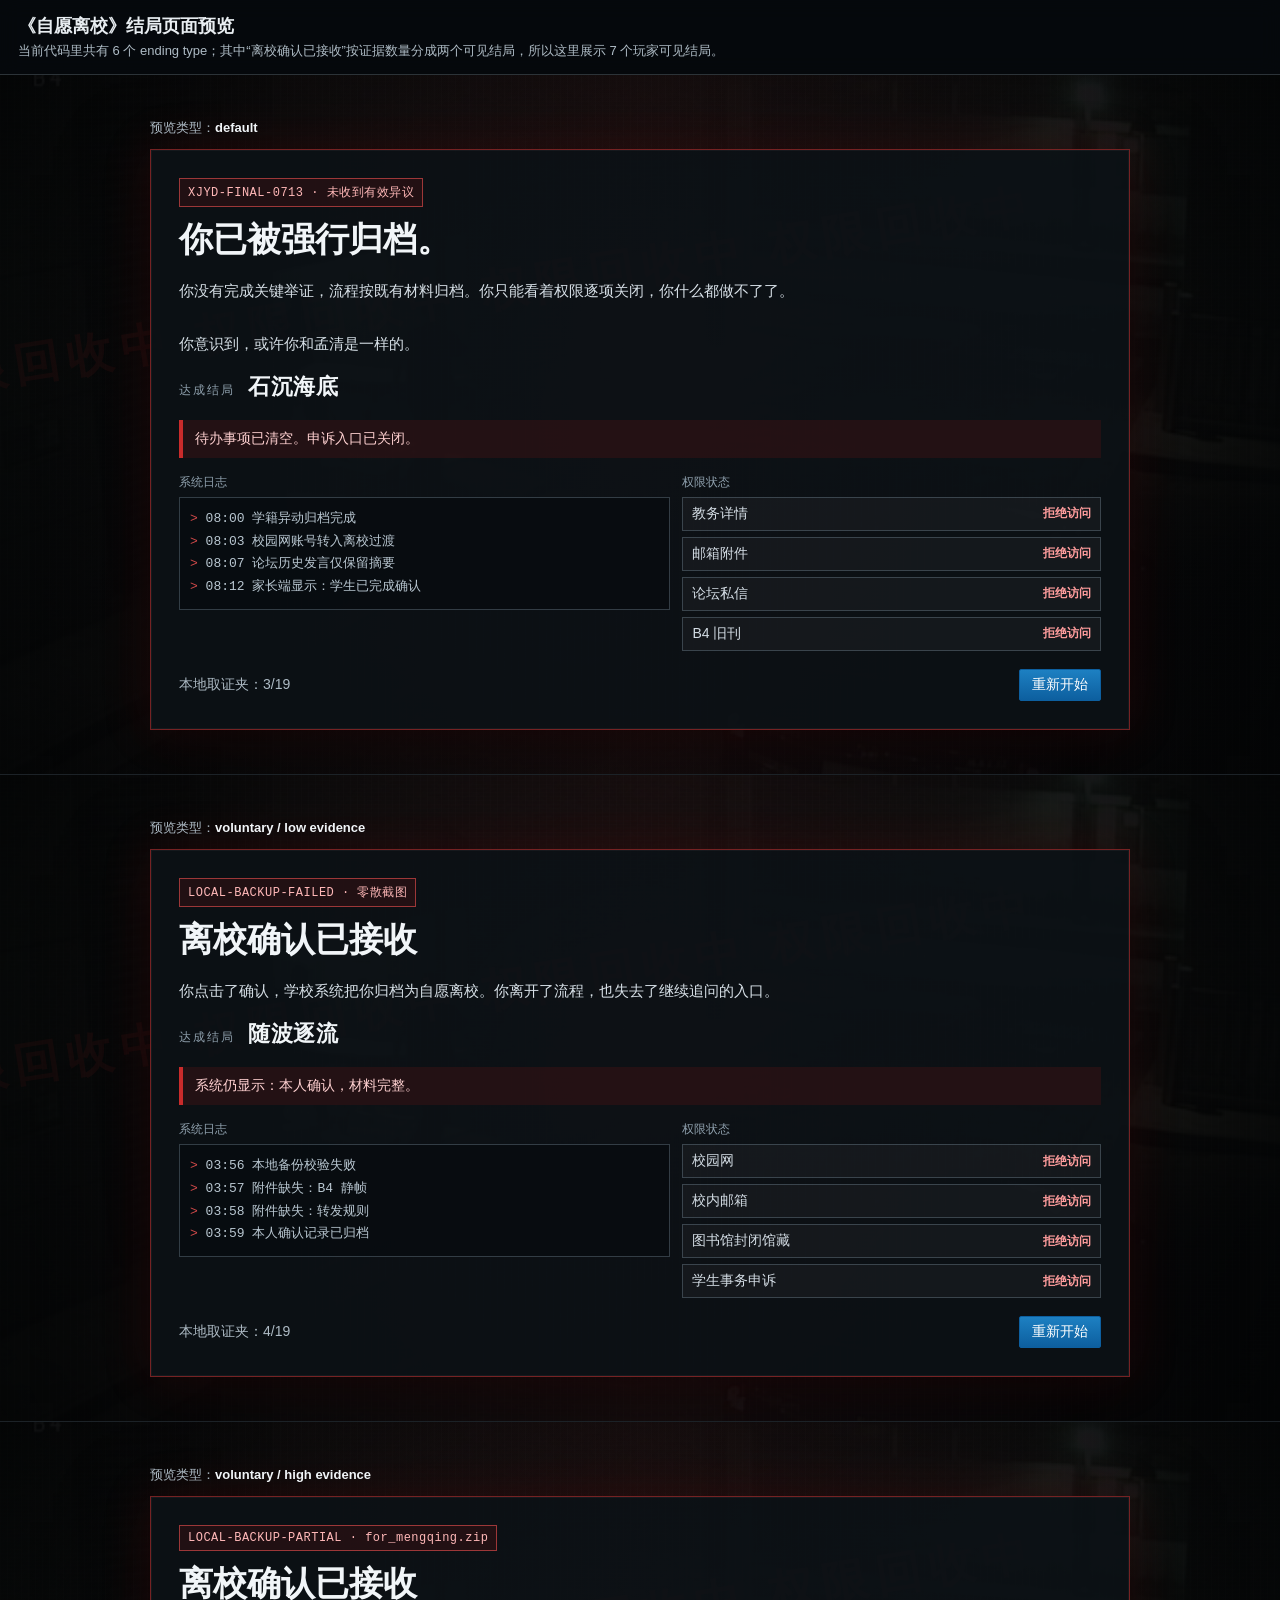
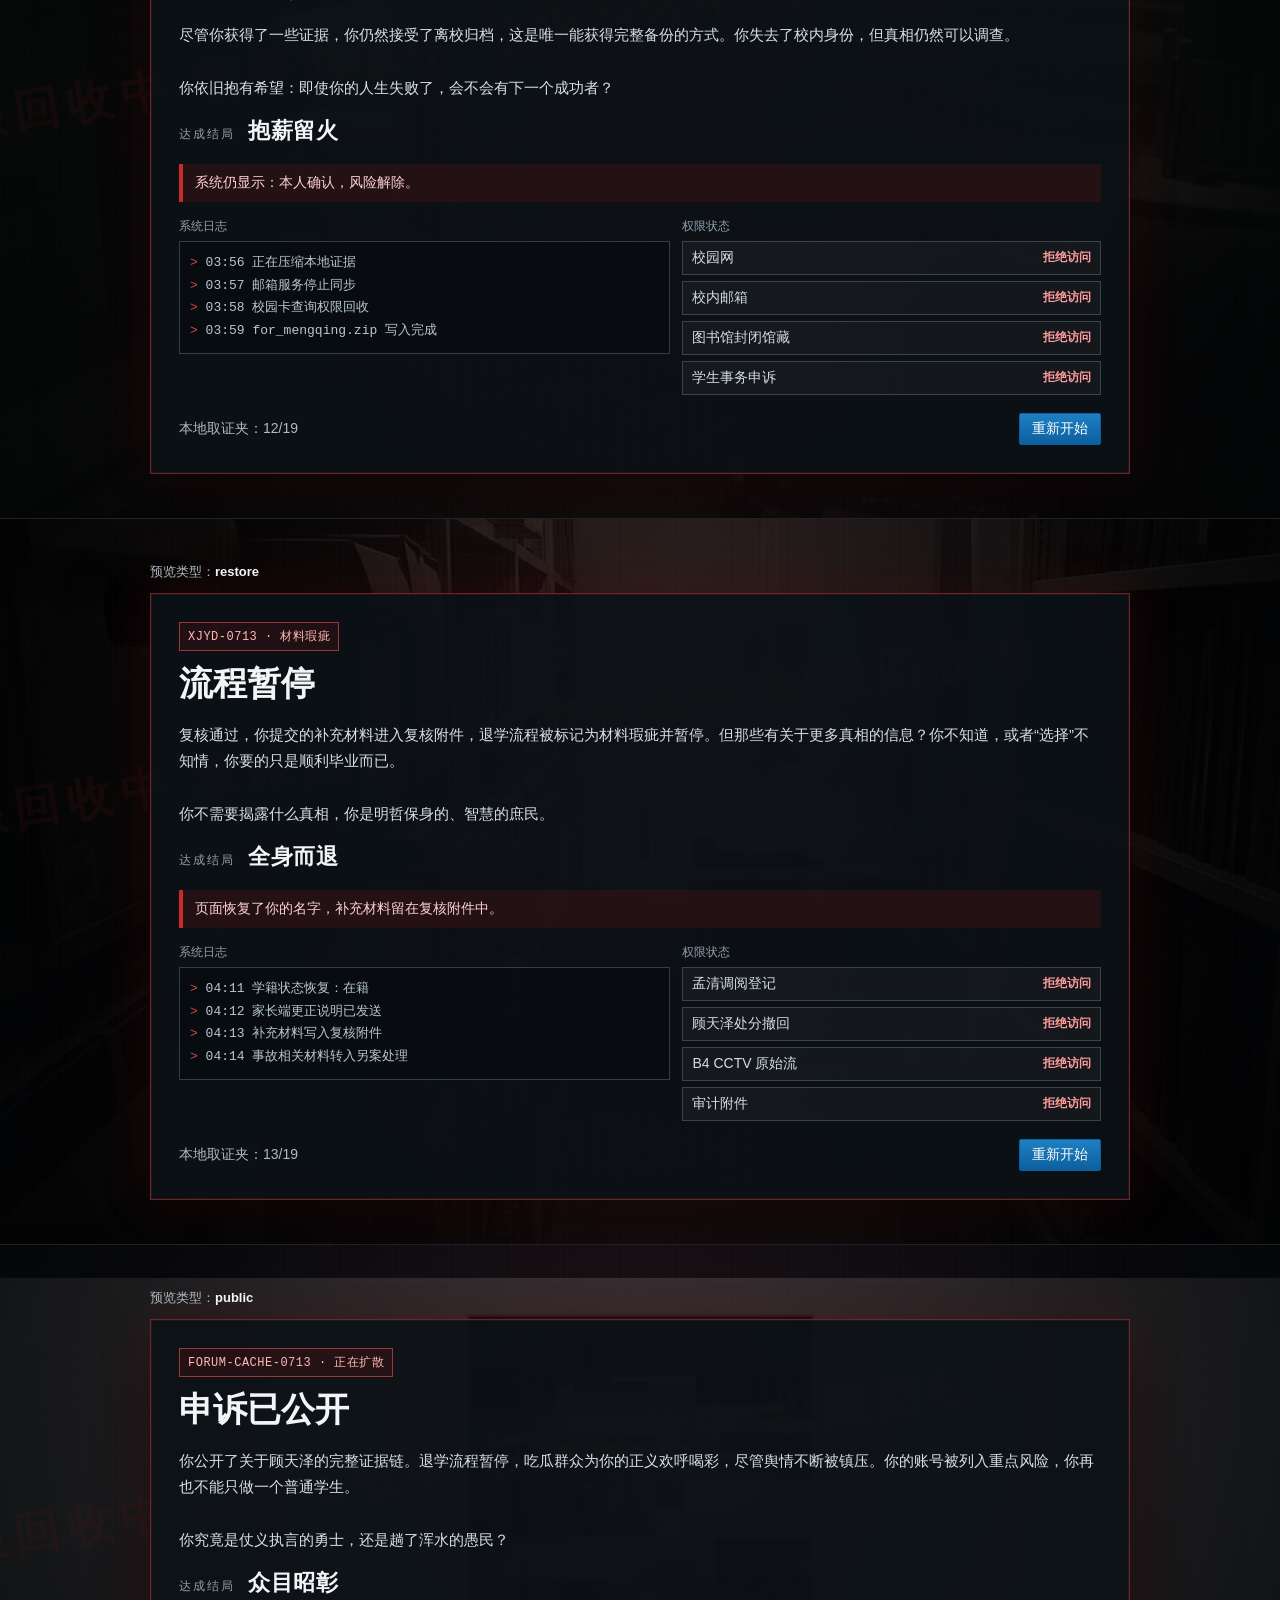
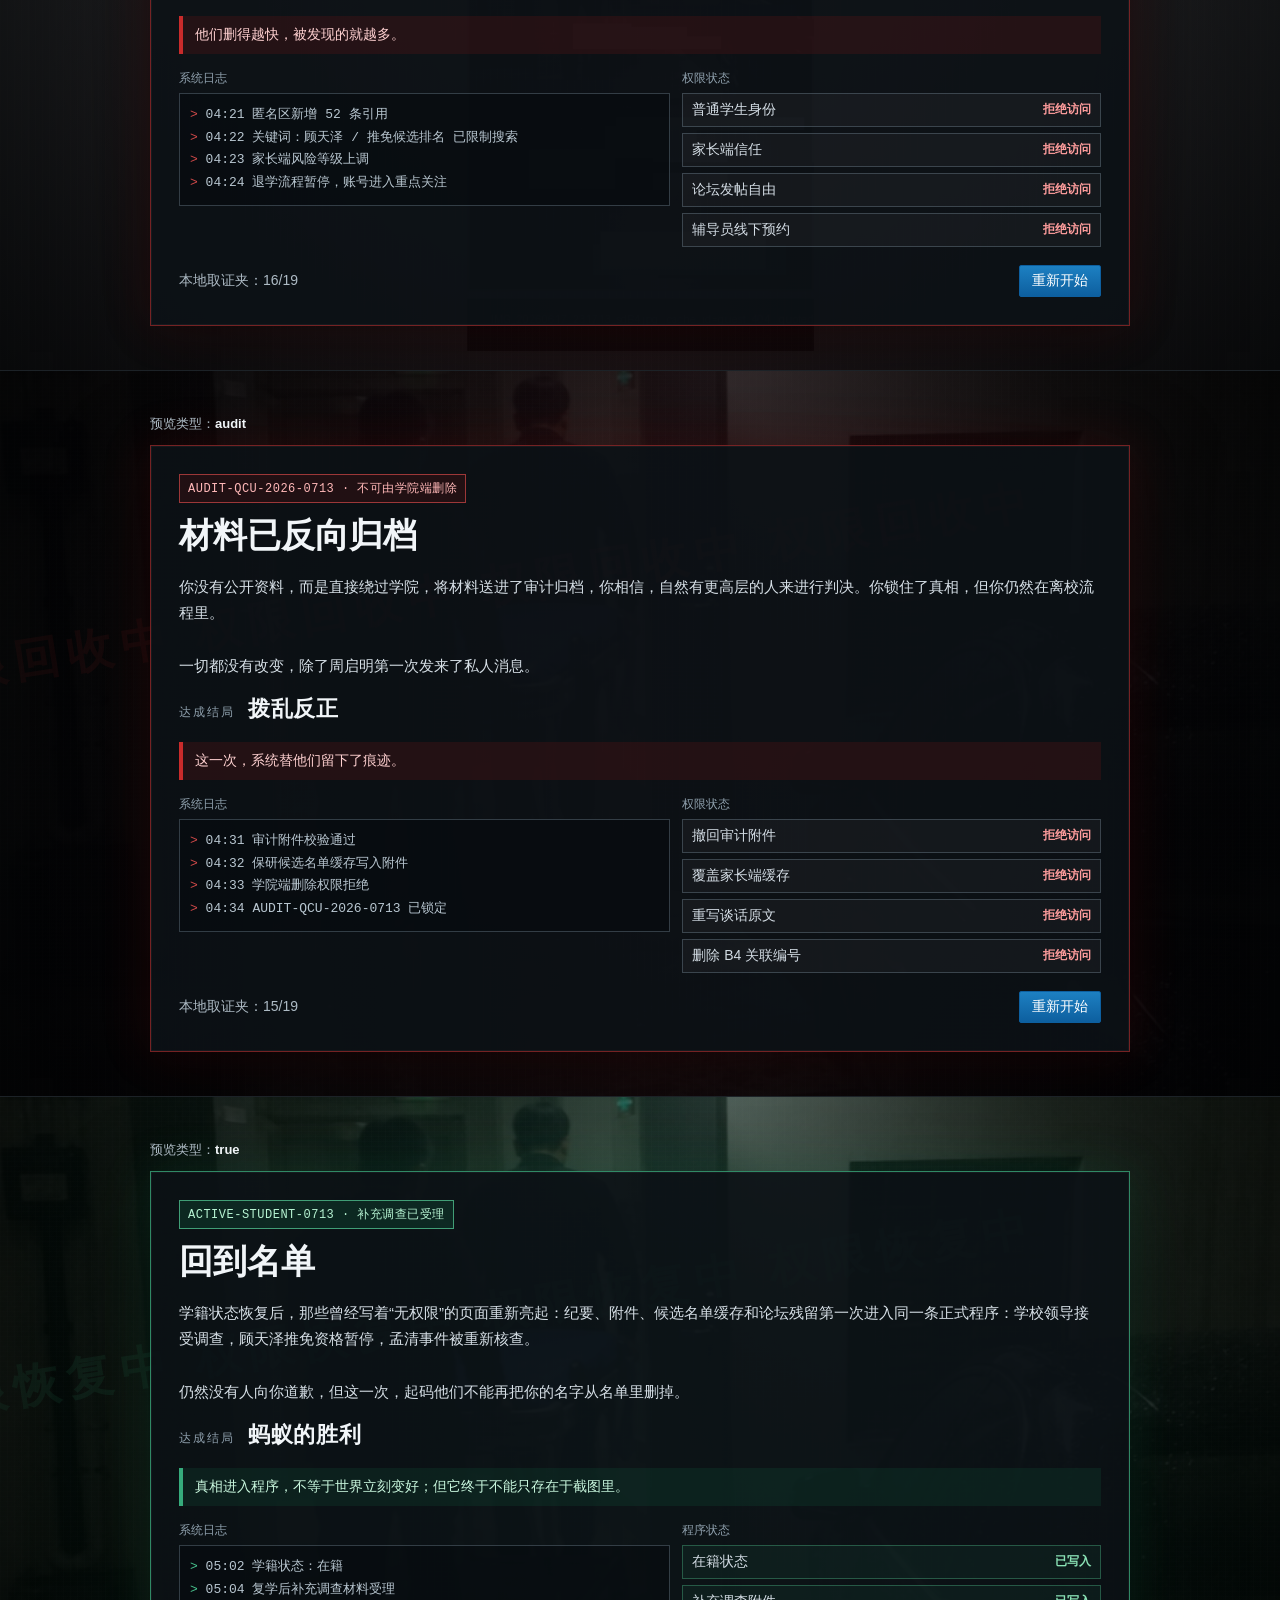
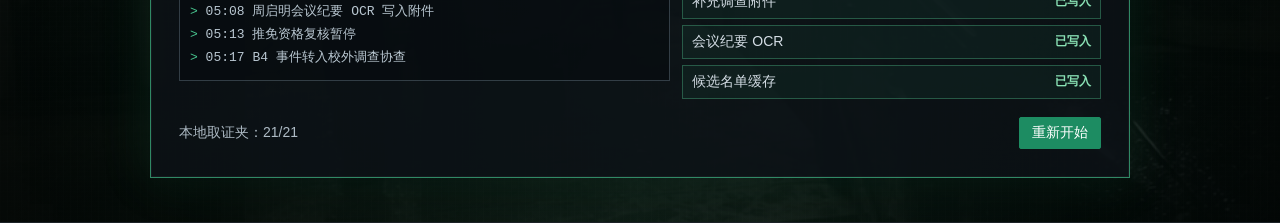
==== ending-previews.html @ 7a77d84d "Add playable voluntary leaving prototype" ====
<!doctype html>
<html lang="zh-CN">
  <head>
    <meta charset="UTF-8" />
    <meta name="viewport" content="width=device-width, initial-scale=1.0" />
    <title>自愿离校 · 结局页面预览</title>
    <link rel="stylesheet" href="./style.css" />
    <style>
      body {
        background: #06090d;
      }

      .preview-top {
        position: sticky;
        top: 0;
        z-index: 10;
        padding: 14px 18px;
        border-bottom: 1px solid rgba(143, 160, 173, 0.28);
        background: rgba(6, 9, 13, 0.92);
        color: #e8edf1;
        backdrop-filter: blur(10px);
      }

      .preview-top h1 {
        margin: 0 0 4px;
        font-size: 18px;
      }

      .preview-top p {
        margin: 0;
        color: #aebbc5;
        font-size: 13px;
      }

      .preview-section {
        border-bottom: 1px solid rgba(143, 160, 173, 0.16);
      }

      .preview-section .ending {
        min-height: auto;
        padding: 44px 20px;
      }

      .preview-section .ending-card {
        width: min(980px, calc(100vw - 40px));
      }

      .preview-kicker {
        position: relative;
        z-index: 2;
        width: min(980px, calc(100vw - 40px));
        margin: 0 auto 12px;
        color: #aebbc5;
        font-size: 13px;
      }

      .preview-kicker strong {
        color: #f1f5f8;
      }

      .preview-section .ending-footer button {
        pointer-events: none;
      }
    </style>
  </head>
  <body>
    <header class="preview-top">
      <h1>《自愿离校》结局页面预览</h1>
      <p>当前代码里共有 6 个 ending type；其中“离校确认已接收”按证据数量分成两个可见结局，所以这里展示 7 个玩家可见结局。</p>
    </header>

    <main id="preview"></main>

    <script>
      const endings = [
        {
          label: "default",
          collected: "本地取证夹：3/19",
          title: "你已被强行归档。",
          name: "石沉海底",
          status: "XJYD-FINAL-0713 · 未收到有效异议",
          body: "你没有完成关键举证，流程按既有材料归档。你只能看着权限逐项关闭，你什么都做不了了。<br /><br />你意识到，或许你和孟清是一样的。",
          note: "待办事项已清空。申诉入口已关闭。",
          log: ["08:00 学籍异动归档完成", "08:03 校园网账号转入离校过渡", "08:07 论坛历史发言仅保留摘要", "08:12 家长端显示：学生已完成确认"],
          denied: ["教务详情", "邮箱附件", "论坛私信", "B4 旧刊"],
          variant: "lost"
        },
        {
          label: "voluntary / low evidence",
          collected: "本地取证夹：4/19",
          title: "离校确认已接收",
          name: "随波逐流",
          status: "LOCAL-BACKUP-FAILED · 零散截图",
          body: "你点击了确认，学校系统把你归档为自愿离校。你离开了流程，也失去了继续追问的入口。",
          note: "系统仍显示：本人确认，材料完整。",
          log: ["03:56 本地备份校验失败", "03:57 附件缺失：B4 静帧", "03:58 附件缺失：转发规则", "03:59 本人确认记录已归档"],
          denied: ["校园网", "校内邮箱", "图书馆封闭馆藏", "学生事务申诉"],
          variant: "voluntary"
        },
        {
          label: "voluntary / high evidence",
          collected: "本地取证夹：12/19",
          title: "离校确认已接收",
          name: "抱薪留火",
          status: "LOCAL-BACKUP-PARTIAL · for_mengqing.zip",
          body: "尽管你获得了一些证据，你仍然接受了离校归档，这是唯一能获得完整备份的方式。你失去了校内身份，但真相仍然可以调查。<br /><br />你依旧抱有希望：即使你的人生失败了，会不会有下一个成功者？",
          note: "系统仍显示：本人确认，风险解除。",
          log: ["03:56 正在压缩本地证据", "03:57 邮箱服务停止同步", "03:58 校园卡查询权限回收", "03:59 for_mengqing.zip 写入完成"],
          denied: ["校园网", "校内邮箱", "图书馆封闭馆藏", "学生事务申诉"],
          variant: "voluntary"
        },
        {
          label: "restore",
          collected: "本地取证夹：13/19",
          title: "流程暂停",
          name: "全身而退",
          status: "XJYD-0713 · 材料瑕疵",
          body: "复核通过，你提交的补充材料进入复核附件，退学流程被标记为材料瑕疵并暂停。但那些有关于更多真相的信息？你不知道，或者“选择”不知情，你要的只是顺利毕业而已。<br /><br />你不需要揭露什么真相，你是明哲保身的、智慧的庶民。",
          note: "页面恢复了你的名字，补充材料留在复核附件中。",
          log: ["04:11 学籍状态恢复：在籍", "04:12 家长端更正说明已发送", "04:13 补充材料写入复核附件", "04:14 事故相关材料转入另案处理"],
          denied: ["孟清调阅登记", "顾天泽处分撤回", "B4 CCTV 原始流", "审计附件"],
          variant: "restore"
        },
        {
          label: "public",
          collected: "本地取证夹：16/19",
          title: "申诉已公开",
          name: "众目昭彰",
          status: "FORUM-CACHE-0713 · 正在扩散",
          body: "你公开了关于顾天泽的完整证据链。退学流程暂停，吃瓜群众为你的正义欢呼喝彩，尽管舆情不断被镇压。你的账号被列入重点风险，你再也不能只做一个普通学生。<br /><br />你究竟是仗义执言的勇士，还是趟了浑水的愚民？",
          note: "他们删得越快，被发现的就越多。",
          log: ["04:21 匿名区新增 52 条引用", "04:22 关键词：顾天泽 / 推免候选排名 已限制搜索", "04:23 家长端风险等级上调", "04:24 退学流程暂停，账号进入重点关注"],
          denied: ["普通学生身份", "家长端信任", "论坛发帖自由", "辅导员线下预约"],
          variant: "public"
        },
        {
          label: "audit",
          collected: "本地取证夹：15/19",
          title: "材料已反向归档",
          name: "拨乱反正",
          status: "AUDIT-QCU-2026-0713 · 不可由学院端删除",
          body: "你没有公开资料，而是直接绕过学院，将材料送进了审计归档，你相信，自然有更高层的人来进行判决。你锁住了真相，但你仍然在离校流程里。<br /><br />一切都没有改变，除了周启明第一次发来了私人消息。",
          note: "这一次，系统替他们留下了痕迹。",
          log: ["04:31 审计附件校验通过", "04:32 保研候选名单缓存写入附件", "04:33 学院端删除权限拒绝", "04:34 AUDIT-QCU-2026-0713 已锁定"],
          denied: ["撤回审计附件", "覆盖家长端缓存", "重写谈话原文", "删除 B4 关联编号"],
          variant: "audit"
        },
        {
          label: "true",
          collected: "本地取证夹：21/21",
          title: "回到名单",
          name: "蚂蚁的胜利",
          status: "ACTIVE-STUDENT-0713 · 补充调查已受理",
          body: "学籍状态恢复后，那些曾经写着“无权限”的页面重新亮起：纪要、附件、候选名单缓存和论坛残留第一次进入同一条正式程序：学校领导接受调查，顾天泽推免资格暂停，孟清事件被重新核查。<br /><br />仍然没有人向你道歉，但这一次，起码他们不能再把你的名字从名单里删掉。",
          note: "真相进入程序，不等于世界立刻变好；但它终于不能只存在于截图里。",
          log: ["05:02 学籍状态：在籍", "05:04 复学后补充调查材料受理", "05:08 周启明会议纪要 OCR 写入附件", "05:13 推免资格复核暂停", "05:17 B4 事件转入校外调查协查"],
          denied: ["在籍状态", "补充调查附件", "会议纪要 OCR", "候选名单缓存"],
          permissionLabel: "程序状态",
          accessStatus: "已写入",
          variant: "true"
        }
      ];

      function renderEnding(item) {
        const variantClass = item.variant === "lost" || item.variant === "voluntary" ? "" : ` ending-${item.variant}`;
        const permissionLabel = item.permissionLabel || "权限状态";
        const accessStatus = item.accessStatus || "拒绝访问";
        return `
          <section class="preview-section">
            <div class="ending${variantClass}">
              <div class="ending-noise" aria-hidden="true"></div>
              <div>
                <div class="preview-kicker">预览类型：<strong>${item.label}</strong></div>
                <section class="ending-card">
                  <div class="ending-stamp">${item.status}</div>
                  <h1>${item.title}</h1>
                  <p class="ending-body">${item.body}</p>
                  <div class="ending-achievement"><span>达成结局</span><strong>${item.name}</strong></div>
                  <div class="ending-note">${item.note}</div>
                  <div class="ending-grid">
                    <div>
                      <div class="ending-label">系统日志</div>
                      <div class="ending-log">${item.log.map((line) => `<div>${line}</div>`).join("")}</div>
                    </div>
                    <div>
                      <div class="ending-label">${permissionLabel}</div>
                      <div class="ending-denied">${item.denied.map((line) => `<span>${line}<b>${accessStatus}</b></span>`).join("")}</div>
                    </div>
                  </div>
                  <div class="ending-footer">
                    <span>${item.collected}</span>
                    <button class="primary">重新开始</button>
                  </div>
                </section>
              </div>
            </div>
          </section>`;
      }

      document.getElementById("preview").innerHTML = endings.map(renderEnding).join("");
    </script>
  </body>
</html>
---- style.css ----
:root {
  color-scheme: light;
  --bg: #edf2f7;
  --panel: #ffffff;
  --panel-2: #f4f7fb;
  --line: #d7dfe8;
  --line-strong: #a9b7c6;
  --text: #263442;
  --muted: #667483;
  --soft: #7c8794;
  --brand: #0d5f9f;
  --brand-2: #1d83c2;
  --brand-dark: #084a7f;
  --portal-red: #c21f24;
  --danger: #b01818;
  --warn: #a45f00;
  --ok: #257048;
  --shadow: 0 2px 6px rgba(40, 62, 86, 0.08);
  font-family: "Microsoft YaHei", "PingFang SC", Arial, sans-serif;
}

* {
  box-sizing: border-box;
}

body {
  margin: 0;
  min-height: 100vh;
  background: var(--bg);
  color: var(--text);
  font-size: 14px;
}

button,
input,
textarea {
  font: inherit;
}

button {
  border: 1px solid var(--line-strong);
  background: linear-gradient(#fff, #f2f5f8);
  color: var(--text);
  min-height: 32px;
  padding: 5px 12px;
  border-radius: 2px;
  cursor: pointer;
}

button:hover:not(:disabled) {
  border-color: var(--brand);
  color: var(--brand);
}

button:disabled {
  cursor: not-allowed;
  opacity: 0.45;
}

.app-shell {
  min-height: 100vh;
  display: block;
}

.utilitybar {
  height: 30px;
  padding: 0 calc((100vw - min(1280px, 100vw)) / 2 + 16px);
  background: #f6f7f9;
  border-bottom: 1px solid #d9e1ea;
  color: #5d6b78;
  display: flex;
  align-items: center;
  justify-content: space-between;
  font-size: 12px;
}

.topbar {
  background: #fff;
  border-bottom: 3px solid var(--brand);
  box-shadow: none;
}

.topbar-inner {
  max-width: 1280px;
  margin: 0 auto;
  padding: 14px 16px 12px;
  display: grid;
  grid-template-columns: minmax(330px, 1fr) 360px 250px;
  gap: 18px;
  align-items: center;
}

.brand {
  display: flex;
  align-items: center;
  gap: 10px;
  min-width: 0;
}

.brand-mark {
  width: 34px;
  height: 34px;
  border: 1px solid #88a4b9;
  background: linear-gradient(180deg, #fff, #dfeaf2);
  display: grid;
  place-items: center;
  color: var(--brand);
  font-weight: 800;
  flex: 0 0 auto;
}

.brand-logo {
  width: 44px;
  height: 44px;
  display: block;
  flex: 0 0 auto;
}

.hero-logo {
  width: 86px;
  height: 86px;
  margin-bottom: 16px;
  filter: drop-shadow(0 6px 16px rgba(18, 36, 54, 0.16));
}

.brand-title {
  font-size: 22px;
  font-weight: 700;
  color: #123c63;
  white-space: nowrap;
  overflow: hidden;
  text-overflow: ellipsis;
}

.brand-subtitle {
  font-size: 11px;
  color: #7b8794;
  letter-spacing: 0.2px;
}

.account,
.clock {
  border: 1px solid var(--line);
  background: #f8fafc;
  padding: 7px 9px;
  min-width: 172px;
  font-size: 12px;
}

.account-glitch {
  color: #fff;
  background: #111820;
  border-color: #111820;
  animation: accountFlicker 0.9s steps(2, end);
}

.account-glitch .muted {
  color: #ffb8b8;
}

.clock {
  color: var(--danger);
  font-weight: 700;
  text-align: center;
}

.portal-search {
  display: grid;
  grid-template-columns: 1fr 70px;
  height: 34px;
  position: relative;
}

.portal-search input {
  border: 1px solid #b8c6d5;
  border-right: 0;
  padding: 0 10px;
  color: #334454;
  background: #fff;
}

.portal-search input::placeholder {
  color: #9aa5b1;
}

.portal-search button {
  min-height: 34px;
  border-color: var(--portal-red);
  background: var(--portal-red);
  color: #fff;
}

.portal-search.autocomplete-glitch input {
  border-color: #941717;
  background: #fff8f8;
  color: #8a1111;
  animation: portalAutocompleteFlicker 0.7s steps(2, end);
}

.portal-search.autocomplete-glitch::after {
  content: attr(data-autocomplete-hint);
  position: absolute;
  left: 0;
  top: calc(100% + 4px);
  z-index: 4;
  max-width: calc(100% - 70px);
  padding: 3px 7px;
  border: 1px solid #d49b9b;
  background: #fff1f1;
  color: #9b1717;
  font-size: 12px;
  line-height: 1.35;
  box-shadow: 0 6px 14px rgba(80, 26, 26, 0.12);
  pointer-events: none;
}

.topnav {
  max-width: 1280px;
  margin: 0 auto;
  height: 38px;
  display: flex;
  align-items: stretch;
  padding: 0 16px;
  background: var(--brand);
  box-shadow: inset -18px 0 16px -18px rgba(255,255,255,0.78);
}

.topnav button {
  min-width: 116px;
  padding: 10px 18px 0;
  color: #fff;
  text-align: center;
  border-right: 1px solid rgba(255,255,255,0.18);
  border-top: 0;
  border-bottom: 0;
  border-left: 0;
  background: transparent;
  min-height: 38px;
  border-radius: 0;
  font-weight: 700;
}

.topnav button:hover:not(:disabled) {
  color: #fff;
  background: #0f5f96;
  border-color: rgba(255,255,255,0.18);
}

.topnav button.active {
  background: var(--brand-dark);
  font-weight: 700;
}

.status-strip {
  max-width: 1280px;
  margin: 10px auto 0;
  padding: 8px 16px;
  border: 1px solid var(--line);
  background: #fff;
  display: flex;
  align-items: center;
  justify-content: space-between;
  color: #687684;
  font-size: 12px;
}

.status-strip strong {
  color: var(--danger);
}

.search-panel {
  position: fixed;
  top: 154px;
  left: 50%;
  z-index: 18;
  width: min(760px, calc(100vw - 32px));
  transform: translateX(-50%);
  border: 1px solid #9fb2c5;
  background: #fff;
  box-shadow: 0 14px 34px rgba(20, 42, 64, 0.22);
}

.search-panel-head {
  height: 38px;
  padding: 0 8px 0 12px;
  display: flex;
  align-items: center;
  justify-content: space-between;
  border-bottom: 1px solid var(--line);
  background: linear-gradient(#fbfdff, #e9f0f7);
  color: #123c63;
}

.search-panel-head button {
  min-height: 26px;
  width: 30px;
  padding: 0;
  border: 0;
  background: transparent;
  color: #536272;
  font-size: 22px;
}

.search-result-list {
  display: grid;
  max-height: min(480px, calc(100vh - 150px));
  overflow: auto;
}

.search-result {
  min-height: 74px;
  padding: 10px 14px;
  border: 0;
  border-bottom: 1px solid var(--line);
  border-radius: 0;
  background: #fff;
  display: grid;
  grid-template-columns: 108px minmax(0, 1fr);
  gap: 3px 12px;
  text-align: left;
}

.search-result:hover:not(:disabled) {
  background: #f7fbff;
  color: var(--text);
}

.search-result.restricted {
  background: #fbfcfd;
}

.search-result.restricted strong,
.search-result.restricted small {
  color: #7b8794;
}

.search-result.restricted span {
  background: #f1f3f5;
}

.restricted-file {
  margin-top: 12px;
  padding: 10px 12px;
  border: 1px dashed #a9b7c6;
  background: #f8fafc;
  color: #455462;
}

.restricted-file strong {
  display: block;
  margin-bottom: 4px;
  color: #20384d;
}

.restricted-file p {
  margin: 0 0 8px;
  color: #667483;
  line-height: 1.6;
}

.search-result span {
  grid-row: 1 / 3;
  align-self: start;
  padding: 2px 6px;
  border: 1px solid var(--line);
  background: #f7f9fb;
  color: #647384;
  font-size: 12px;
}

.search-result strong {
  color: #1b4568;
}

.search-result small {
  color: #657382;
  line-height: 1.45;
}

.layout {
  width: min(1280px, 100%);
  margin: 0 auto;
  padding: 10px 16px 24px;
  display: grid;
  grid-template-columns: 210px minmax(0, 1fr) 282px;
  gap: 10px;
}

.sidebar,
.evidence-dock,
.main-panel,
.login-card,
.modal {
  background: var(--panel);
  border: 1px solid var(--line);
  box-shadow: none;
}

.sidebar,
.evidence-dock {
  align-self: start;
}

.evidence-dock {
  position: relative;
  overflow: hidden;
  border-color: rgba(255,255,255,0.72);
  border-radius: 8px;
  background:
    linear-gradient(145deg, rgba(255,255,255,0.76), rgba(236,244,250,0.46)),
    rgba(245,249,252,0.58);
  -webkit-backdrop-filter: blur(18px) saturate(1.35);
  backdrop-filter: blur(18px) saturate(1.35);
  color: #2f3d4a;
  box-shadow:
    0 22px 60px rgba(37, 56, 72, 0.22),
    inset 0 1px 0 rgba(255,255,255,0.9),
    inset 0 -1px 0 rgba(137,158,176,0.16);
}

.evidence-dock::before {
  content: "";
  position: absolute;
  inset: 0;
  pointer-events: none;
  background:
    radial-gradient(circle at 18% 0%, rgba(255,255,255,0.88), transparent 34%),
    linear-gradient(105deg, rgba(255,255,255,0.34), transparent 42%);
  opacity: 0.85;
}

.evidence-dock > * {
  position: relative;
  z-index: 1;
}

.nav-title,
.dock-title,
.section-title {
  padding: 9px 12px;
  border-bottom: 1px solid var(--line);
  background: linear-gradient(#fbfdff, #edf3f8);
  font-weight: 700;
  color: #214a6f;
}

.nav-title {
  display: flex;
  align-items: center;
  justify-content: space-between;
  gap: 10px;
}

.mobile-nav-close {
  display: none;
}

.evidence-dock .dock-title {
  display: flex;
  align-items: center;
  justify-content: space-between;
  gap: 10px;
  border-bottom-color: rgba(164,181,196,0.46);
  background: rgba(255,255,255,0.36);
  color: #203345;
}

.evidence-dock .dock-title b {
  padding: 2px 6px;
  border: 1px solid rgba(176,71,71,0.28);
  background: rgba(255,245,245,0.72);
  color: #9f1717;
  font-size: 12px;
  font-weight: 700;
}

.nav-list {
  padding: 6px;
  display: grid;
  gap: 2px;
}

.nav-item {
  width: 100%;
  text-align: left;
  border-color: transparent;
  background: transparent;
  display: flex;
  align-items: center;
  justify-content: space-between;
  gap: 8px;
}

.nav-item.active {
  background: #e8f2fb;
  border-color: #b7cce0;
  color: var(--brand-dark);
  font-weight: 700;
}

.nav-item.locked {
  color: #718092;
  background: #f8fafc;
  border-color: transparent;
  cursor: help;
}

.nav-item.locked:hover {
  border-color: #c6d3df;
  background: #eef4fa;
  color: #34506a;
}

.nav-item.locked .tag {
  border-color: #d2dbe4;
  background: #f2f5f8;
}

.tag {
  display: inline-flex;
  align-items: center;
  min-height: 18px;
  padding: 1px 6px;
  border: 1px solid var(--line);
  border-radius: 2px;
  background: #f9fbfd;
  font-size: 12px;
  color: var(--muted);
  white-space: nowrap;
}

.tag.warn {
  border-color: #d9b57a;
  color: var(--warn);
  background: #fff8ec;
}

.tag.danger {
  border-color: #d49b9b;
  color: var(--danger);
  background: #fff1f1;
}

.tag.ok {
  border-color: #8ebda3;
  color: var(--ok);
  background: #eff9f3;
}

.main-panel {
  min-height: 680px;
  overflow: hidden;
}

.panel-head {
  padding: 10px 14px;
  border-bottom: 1px solid var(--line);
  background: linear-gradient(#fbfdff, #eef4fa);
  display: flex;
  align-items: flex-start;
  justify-content: space-between;
  gap: 14px;
}

.panel-head h1 {
  margin: 0 0 4px;
  font-size: 18px;
  letter-spacing: 0;
  color: #123c63;
}

.panel-head p {
  margin: 0;
  color: var(--muted);
  line-height: 1.55;
}

.forum-head .forum-warning {
  color: #b01818;
  font-weight: 700;
}

.forum-head .forum-slogan {
  margin-top: 4px;
  color: #7d4b4b;
  font-size: 13px;
}

.panel-body {
  padding: 12px;
}

.notice {
  border: 1px solid #e0c98b;
  border-left: 4px solid #d68c00;
  background: #fffaf0;
  padding: 9px 12px;
  margin-bottom: 10px;
  color: #634512;
}

.notice.danger {
  border-color: #e0b4b4;
  border-left-color: var(--portal-red);
  background: #fff5f5;
  color: #6a1f1f;
}

.grid {
  display: grid;
  grid-template-columns: repeat(2, minmax(0, 1fr));
  gap: 10px;
}

.grid.three {
  grid-template-columns: repeat(3, minmax(0, 1fr));
}

.ambient-grid {
  display: grid;
  grid-template-columns: repeat(2, minmax(0, 1fr));
  gap: 10px;
  margin-top: 12px;
}

.card {
  border: 1px solid var(--line);
  background: #fff;
  border-radius: 0;
  overflow: hidden;
}

.embedded-card {
  margin-top: 10px;
  background: #fbfcfd;
}

.card-head {
  padding: 8px 10px;
  border-bottom: 1px solid var(--line);
  background: #f4f7fb;
  display: flex;
  align-items: center;
  justify-content: space-between;
  gap: 10px;
  font-weight: 700;
}

.card-body {
  padding: 10px;
}

.kv {
  display: grid;
  gap: 0;
  border: 1px solid #dde5ed;
  border-bottom: 0;
}

.kv div {
  display: grid;
  grid-template-columns: 132px minmax(0, 1fr);
  gap: 0;
  border-bottom: 1px solid #dde5ed;
  padding-bottom: 0;
}

.kv span {
  padding: 7px 9px;
}

.kv span:first-child,
.muted {
  color: var(--muted);
}

.danger-emphasis {
  color: var(--danger);
  font-weight: 800;
}

.kv span:first-child {
  background: #f7f9fb;
  border-right: 1px solid #dde5ed;
}

.compact-kv {
  font-size: 13px;
}

.compact-kv div {
  grid-template-columns: 104px minmax(0, 1fr);
}

.actions {
  display: flex;
  flex-wrap: wrap;
  gap: 6px;
  margin-top: 10px;
}

.primary {
  background: linear-gradient(#1d80c2, var(--brand));
  border-color: var(--brand);
  color: #fff;
}

.primary:hover:not(:disabled) {
  background: #0e4f78;
  color: #fff;
}

.danger-btn {
  background: #fff;
  border-color: #c98b8b;
  color: var(--danger);
}

.voluntary-confirm {
  transition: color 180ms ease, border-color 180ms ease, background-color 180ms ease, font-size 180ms ease, font-weight 180ms ease, padding 180ms ease;
}

.voluntary-confirm.pressure-1 {
  color: #b21f2d;
  border-color: #d28b8f;
  font-size: 1.06rem;
}

.voluntary-confirm.pressure-2 {
  color: #a80f1f;
  border-color: #c95158;
  font-size: 1.12rem;
  font-weight: 800;
}

.voluntary-confirm.pressure-3 {
  color: #9d0718;
  border-color: #b92631;
  font-size: 1.2rem;
  font-weight: 900;
  padding-inline: 20px;
}

.voluntary-confirm.pressure-4 {
  color: #8e0010;
  border-color: #9f101e;
  font-size: 1.28rem;
  font-weight: 900;
  padding: 12px 24px;
}

.text-link {
  border: 0;
  background: transparent;
  padding: 0;
  color: var(--brand);
  min-height: auto;
}

.inspect-token {
  position: relative;
  display: inline;
  min-height: auto;
  padding: 0 2px;
  border: 0;
  background: transparent;
  color: inherit;
  text-decoration: none;
  text-underline-offset: 2px;
}

.inspect-token:hover:not(:disabled),
.inspect-token:focus-visible {
  background: #eef6fc;
  color: #123c63;
  box-shadow: inset 0 -1px 0 #7fa6c7;
  outline: 0;
}

.inspect-token.marked {
  color: inherit;
  font-weight: inherit;
  text-decoration: none;
}

.inspect-token.marked::after {
  content: none;
}

.table {
  width: 100%;
  border-collapse: collapse;
  font-size: 13px;
}

.table th,
.table td {
  border: 1px solid var(--line);
  padding: 7px 8px;
  vertical-align: top;
  text-align: left;
}

.table th {
  background: #edf3f8;
  color: #334454;
}

.ambient-table {
  color: #455464;
}

.ambient-table th {
  font-weight: 700;
}

.ambient-table td {
  background: #fff;
}

.portal-list {
  margin: 0;
  padding: 0;
  list-style: none;
  border: 1px solid var(--line);
  border-bottom: 0;
}

.portal-list li {
  display: grid;
  grid-template-columns: 120px minmax(0, 1fr);
  gap: 10px;
  padding: 8px 10px;
  border-bottom: 1px solid var(--line);
  background: #fff;
}

.portal-list li strong {
  color: #234a6d;
}

.portal-list li span {
  color: var(--muted);
}

.portal-home {
  display: grid;
  grid-template-columns: minmax(0, 1fr) 260px;
  gap: 12px;
  margin-bottom: 12px;
}

.portal-feature {
  position: relative;
  min-height: 260px;
  border: 1px solid var(--line);
  background: #132f4a;
  overflow: hidden;
}

.portal-feature img {
  position: absolute;
  inset: 0;
  width: 100%;
  height: 100%;
  object-fit: cover;
  opacity: 0.62;
}

.portal-feature::after {
  content: "";
  position: absolute;
  inset: 0;
  background: linear-gradient(90deg, rgba(9, 32, 53, 0.88), rgba(9, 32, 53, 0.32) 58%, rgba(9, 32, 53, 0.08));
}

.portal-feature-copy {
  position: relative;
  z-index: 1;
  width: min(520px, 78%);
  padding: 28px;
  color: #fff;
}

.portal-feature-copy span {
  display: block;
  margin-bottom: 10px;
  color: #d8e8f6;
  font-size: 13px;
}

.portal-feature-copy h2 {
  margin: 0 0 10px;
  font-size: 26px;
  line-height: 1.25;
}

.portal-feature-copy p {
  margin: 0 0 16px;
  color: #eef6ff;
  line-height: 1.65;
}

.portal-feature-work {
  background: #243c52;
}

.portal-feature-life {
  background: #2e3f4b;
}

.portal-side,
.portal-notice-board {
  border: 1px solid var(--line);
  background: #fff;
}

.portal-side {
  display: grid;
  align-content: start;
}

.portal-side-head,
.portal-section-title {
  padding: 9px 10px;
  border-bottom: 1px solid var(--line);
  background: #f4f7fb;
  color: #243d54;
  font-weight: 700;
}

.portal-side button {
  min-height: 42px;
  padding: 9px 12px;
  border: 0;
  border-bottom: 1px solid var(--line);
  border-radius: 0;
  background: #fff;
  text-align: left;
}

.portal-side button:hover:not(:disabled) {
  background: #f4f9fd;
}

.danger-side {
  border-color: #dfb8b8;
}

.danger-side .portal-side-head {
  background: #fff3f3;
  color: #8a1f1f;
}

.portal-sections {
  display: grid;
  grid-template-columns: minmax(0, 1fr) 300px;
  gap: 12px;
}

.portal-news,
.portal-notice-board {
  min-width: 0;
}

.portal-section-title {
  display: flex;
  align-items: center;
  justify-content: space-between;
}

.portal-section-title span {
  color: var(--muted);
  font-size: 12px;
  font-weight: 400;
}

.portal-news-card {
  display: grid;
  grid-template-columns: 170px minmax(0, 1fr);
  gap: 12px;
  padding: 12px;
  border: 1px solid var(--line);
  border-top: 0;
  background: #fff;
}

.portal-news-card.compact {
  grid-template-columns: 140px minmax(0, 1fr);
}

.portal-news-card img {
  width: 100%;
  aspect-ratio: 4 / 3;
  object-fit: cover;
  border: 1px solid #dbe4ed;
  background: #eef3f7;
}

.portal-news-card span {
  color: var(--muted);
  font-size: 12px;
}

.portal-news-card h3 {
  margin: 4px 0 6px;
  font-size: 17px;
  line-height: 1.35;
  color: #183c5b;
}

.portal-news-card p {
  margin: 0;
  color: #5e6c7a;
  line-height: 1.6;
}

.portal-service-grid {
  display: grid;
  grid-template-columns: repeat(2, minmax(0, 1fr));
  gap: 8px;
}

.portal-service-grid button {
  display: grid;
  grid-template-columns: 34px minmax(0, 1fr);
  align-items: center;
  gap: 8px;
  min-height: 52px;
  padding: 8px;
  text-align: left;
  background: #f7fbff;
}

.portal-service-grid button span {
  display: grid;
  place-items: center;
  width: 34px;
  height: 34px;
  background: #dcecf8;
  color: #155f99;
  font-weight: 800;
}

.public-services {
  grid-template-columns: repeat(2, minmax(0, 1fr));
  margin-bottom: 12px;
}

.portal-open-banner {
  margin-bottom: 12px;
  padding: 20px 24px;
  border: 1px solid #b5cae0;
  background:
    linear-gradient(90deg, rgba(10, 70, 120, 0.78), rgba(16, 120, 175, 0.3)),
    url("./assets/portal_generated/portal_public_banner.jpg") center / cover;
  color: #fff;
}

.portal-open-banner span {
  font-weight: 700;
  letter-spacing: 0.2px;
}

.portal-open-banner h2 {
  margin: 8px 0 4px;
  font-size: 24px;
}

.portal-open-banner p {
  margin: 0;
  color: #e9f5ff;
}

.forum-table td:first-child {
  color: #234a6d;
}

.forum-thread-link {
  min-height: auto;
  padding: 0;
  border: 0;
  background: transparent;
  color: #234a6d;
  text-align: left;
  line-height: inherit;
  font: inherit;
}

.forum-thread-link:hover,
.forum-thread-link:focus-visible {
  color: #0b5e94;
  background: #eef6fc;
  box-shadow: inset 0 -1px 0 #7fa6c7;
  outline: 0;
}

.cache-analysis {
  margin-top: 12px;
  padding: 10px 12px;
  border: 1px solid #cfdce8;
  background: #f8fbfd;
  color: #435467;
  line-height: 1.7;
}

.cache-analysis strong {
  display: block;
  color: #243343;
  margin-bottom: 4px;
}

.cache-analysis p {
  margin: 0;
}

.forum-pm-card {
  border-color: #c3d2df;
}

.forum-pm-card-head {
  background: #eef4f9;
}

.forum-pm-card-head small {
  color: #697988;
  font-size: 12px;
  font-weight: 700;
}

.forum-pm-source {
  display: grid;
  grid-template-columns: 56px minmax(0, 1fr);
  gap: 10px;
  align-items: start;
  margin-bottom: 12px;
  padding: 10px 12px;
  border: 1px solid #d6e1eb;
  background: #f7fafc;
}

.forum-pm-source span {
  color: #536779;
  font-size: 13px;
  font-weight: 700;
}

.forum-pm-source p {
  margin: 0;
  color: #637181;
  line-height: 1.6;
}

.forum-pm-message {
  padding: 14px;
  border: 1px solid #c9d7e3;
  border-left: 4px solid #1f78b4;
  background: #fff;
  box-shadow: inset 0 1px 0 rgba(255, 255, 255, 0.8);
}

.forum-pm-meta {
  display: flex;
  align-items: baseline;
  justify-content: space-between;
  gap: 12px;
  padding-bottom: 10px;
  border-bottom: 1px solid #e1e8ef;
}

.forum-pm-meta strong {
  color: #1d3348;
  font-size: 16px;
}

.forum-pm-meta span {
  color: #758493;
  font-size: 12px;
}

.forum-pm-lines {
  margin: 12px 0 0;
  padding: 0;
  display: grid;
  gap: 8px;
  list-style: none;
  counter-reset: forum-pm;
}

.forum-pm-lines li {
  display: grid;
  grid-template-columns: 28px minmax(0, 1fr);
  gap: 10px;
  align-items: start;
  color: #263747;
  line-height: 1.65;
  counter-increment: forum-pm;
}

.forum-pm-lines li::before {
  content: counter(forum-pm);
  display: grid;
  place-items: center;
  width: 26px;
  height: 26px;
  border: 1px solid #b8ccdd;
  background: #f0f6fb;
  color: #315a7d;
  font-size: 12px;
  font-weight: 700;
}

.forum-pm-lines.compact {
  gap: 6px;
}

.forum-pm-sign {
  margin-top: 12px;
  padding-top: 10px;
  border-top: 1px dashed #cad7e2;
  color: #566574;
  text-align: right;
  font-weight: 700;
}

.ambient-list {
  margin: 0;
  padding-left: 18px;
  color: #455464;
  line-height: 1.9;
}

.ambient-list li::marker {
  color: #8ca0b4;
}

.egg-list button {
  min-height: auto;
  padding: 0;
  border: 0;
  background: transparent;
  color: inherit;
  text-align: left;
  line-height: inherit;
}

.egg-list button:hover,
.egg-list button:focus-visible {
  color: #123c63;
  background: #eef6fc;
  box-shadow: inset 0 -1px 0 #7fa6c7;
  outline: 0;
}

.ambient-log {
  color: #536272;
  background: #fbfcfd;
}

.doc-view {
  display: grid;
  grid-template-columns: minmax(0, 1fr) 260px;
  gap: 10px;
  align-items: start;
}

.asset {
  width: 100%;
  border: 1px solid var(--line);
  background: #eef3f7;
  display: block;
}

.inline-asset {
  margin-top: 10px;
}

.haunted-image {
  filter: contrast(1.45) saturate(0.3) brightness(0.72);
  box-shadow: inset 0 0 0 999px rgba(120, 0, 0, 0.2);
}

.input-row {
  display: flex;
  gap: 8px;
  margin: 10px 0 0;
}

.input-row input,
textarea {
  width: 100%;
  border: 1px solid var(--line-strong);
  padding: 7px 8px;
  border-radius: 0;
  background: #fff;
  color: var(--text);
}

.log {
  background: #f7f9fb;
  color: #233241;
  border: 1px solid #d7dfe8;
  padding: 10px;
  border-radius: 0;
  overflow: auto;
  font-family: "SFMono-Regular", Consolas, monospace;
  font-size: 13px;
  line-height: 1.55;
}

.timeline-log {
  display: grid;
  gap: 0;
  border: 1px solid #d7dfe8;
  background: #f7f9fb;
  font-family: "SFMono-Regular", Consolas, monospace;
  font-size: 13px;
}

.timeline-row {
  display: grid;
  grid-template-columns: 168px minmax(0, 1fr);
  align-items: center;
  gap: 10px;
  width: 100%;
  min-height: 34px;
  padding: 7px 10px;
  border: 0;
  border-bottom: 1px solid #e0e7ee;
  border-radius: 0;
  background: transparent;
  text-align: left;
}

.timeline-row:last-child {
  border-bottom: 0;
}

.timeline-row span {
  color: #41566a;
}

.timeline-row strong {
  color: #243746;
  font-weight: 600;
}

.timeline-row:hover:not(:disabled),
.timeline-row.marked {
  background: #fff3f3;
  color: var(--danger);
}

.timeline-row.marked span,
.timeline-row.marked strong {
  color: var(--danger);
}

.archive-result {
  margin-top: 10px;
  border: 1px solid #d7dfe8;
  background: #f7f9fb;
  padding: 10px;
  font-family: "SFMono-Regular", Consolas, monospace;
  font-size: 13px;
  line-height: 1.65;
}

.archive-result strong {
  color: #9f1717;
  font-weight: 800;
}

.archive-result.affairs-record {
  padding: 0;
  font-family: inherit;
  line-height: 1.7;
}

.archive-result.affairs-record div {
  display: grid;
  grid-template-columns: 112px minmax(0, 1fr);
  gap: 18px;
  padding: 9px 12px;
  border-bottom: 1px solid #d7dfe8;
}

.archive-result.affairs-record div:last-child {
  border-bottom: 0;
}

.archive-result.affairs-record div > span:first-child {
  color: #526170;
  font-weight: 700;
}

.archive-result.affairs-record strong {
  color: #263442;
  font-weight: 600;
  overflow-wrap: anywhere;
}

.evidence-key {
  color: #a11117;
  font-weight: 800;
}

.archive-result.affairs-record .evidence-key,
.affairs-note .evidence-key {
  color: #a11117;
  font-weight: 800;
}

.affairs-note {
  margin-top: 8px;
  padding: 8px 10px;
  border-left: 4px solid var(--portal-red);
  background: #fff8f8;
  color: #5f3030;
  font-size: 13px;
  line-height: 1.6;
}

.library-record {
  margin-top: 10px;
  border: 1px solid #d7dfe8;
  background: #fbfcfd;
  padding: 10px 12px;
  color: #2f3f4f;
  font-size: 13px;
  line-height: 1.7;
}

.library-record > div:first-child {
  margin-bottom: 6px;
  color: #214a6f;
  font-weight: 700;
}

.library-record div:not(:first-child) {
  display: grid;
  grid-template-columns: 86px minmax(0, 1fr);
  gap: 10px;
}

.library-record span {
  color: #687684;
}

.library-record strong {
  color: #263442;
  font-weight: 600;
}

.library-record p {
  margin: 8px 0 0;
  padding-top: 8px;
  border-top: 1px solid #dfe7ef;
  color: #667483;
}

.talk-source-log {
  display: grid;
  gap: 8px;
  margin-top: 14px;
}

.talk-source-log div {
  display: grid;
  grid-template-columns: 86px minmax(0, 1fr);
  gap: 10px;
  padding: 10px 12px;
  border: 1px solid var(--line);
  background: #f9fbfd;
}

.talk-source-log strong {
  color: #1f466a;
}

.talk-source-log p {
  margin: 0;
  color: #263442;
  line-height: 1.7;
  text-indent: 0;
}

.cache-summary,
.archive-output {
  display: grid;
  border: 1px solid #d7dfe8;
  border-bottom: 0;
  background: #fff;
  font-size: 13px;
}

.cache-summary div,
.archive-output div {
  display: grid;
  grid-template-columns: 132px minmax(0, 1fr);
  border-bottom: 1px solid #d7dfe8;
}

.cache-summary span,
.archive-output span {
  padding: 8px 10px;
  border-right: 1px solid #d7dfe8;
  background: #f3f6f9;
  color: #526170;
}

.cache-summary strong,
.archive-output strong {
  padding: 8px 10px;
  color: #253545;
  font-weight: 600;
  line-height: 1.55;
}

.pdf-meta-table {
  margin-top: 10px;
  border: 1px solid #d7dfe8;
  border-bottom: 0;
  background: #fff;
  font-family: "SFMono-Regular", Consolas, monospace;
  font-size: 13px;
}

.pdf-meta-table div {
  display: grid;
  grid-template-columns: 96px minmax(0, 1fr);
  border-bottom: 1px solid #d7dfe8;
}

.pdf-meta-table span {
  padding: 8px 10px;
  background: #f3f6f9;
  border-right: 1px solid #d7dfe8;
  color: #526170;
}

.pdf-meta-table button {
  position: relative;
  min-height: 34px;
  padding: 7px 10px;
  border: 0;
  background: #fff;
  color: #233241;
  text-align: left;
  font-family: inherit;
}

.pdf-meta-table button:hover {
  color: #123c63;
  background: #eef6fc;
}

.inspect-field.marked {
  color: inherit;
  font-weight: inherit;
}

.inspect-field.marked::after {
  content: none;
}

.red-note {
  margin-top: 8px;
  padding: 8px 10px;
  border-left: 4px solid var(--portal-red);
  background: #fff4f4;
  color: #8b1d1d;
  font-size: 13px;
}

.version-compare {
  display: grid;
  grid-template-columns: repeat(2, minmax(0, 1fr));
  gap: 12px;
  margin-top: 18px;
}

.version-compare div,
.version-log,
.evidence-note {
  border: 1px solid var(--line);
  background: #f9fbfd;
}

.version-compare div {
  padding: 14px;
}

.version-compare span,
.version-log span {
  display: block;
  margin-bottom: 6px;
  color: var(--muted);
  font-size: 12px;
}

.version-compare strong {
  display: block;
  color: #9a1919;
  font-size: 18px;
  line-height: 1.45;
}

.version-compare p {
  margin: 10px 0 0;
  color: var(--muted);
  line-height: 1.6;
}

.version-log {
  margin-top: 12px;
}

.version-log div {
  display: grid;
  grid-template-columns: 120px 1fr;
  gap: 10px;
  padding: 9px 12px;
  border-bottom: 1px solid var(--line);
}

.version-log div:last-child {
  border-bottom: 0;
}

.version-log strong {
  color: #263442;
}

.evidence-note {
  margin-top: 12px;
  padding: 10px 12px;
  color: #0d5f9f;
}

.care-escalation {
  margin-top: 10px;
  padding: 10px;
  border: 1px solid #e2b7b7;
  border-left: 4px solid var(--portal-red);
  background: #fff8f8;
}

.care-escalation > strong {
  display: block;
  margin-bottom: 8px;
  color: #8b1d1d;
}

.care-escalation .table {
  margin-bottom: 10px;
}

.care-escalation th {
  width: 92px;
  color: #7a2e2e;
}

.compact-care {
  padding: 9px;
}

.compact-care .table {
  margin-bottom: 8px;
  font-size: 12px;
}

.compact-care .table th,
.compact-care .table td {
  padding: 5px 6px;
}

.flow-preview {
  margin-top: 10px;
  border: 1px solid var(--line);
  background: #f8fbfd;
}

.flow-preview-grid {
  display: grid;
  grid-template-columns: 1fr auto auto;
  gap: 0;
  border-bottom: 1px solid var(--line);
  font-family: "SFMono-Regular", Consolas, monospace;
  font-size: 12px;
}

.flow-preview-grid span,
.flow-preview-grid strong,
.flow-preview-grid em {
  padding: 7px 8px;
  border-right: 1px solid #dfe7ef;
  border-bottom: 1px solid #dfe7ef;
  font-style: normal;
}

.flow-preview-grid span:nth-last-child(-n+3),
.flow-preview-grid strong:nth-last-child(-n+2),
.flow-preview-grid em:nth-last-child(-n+1) {
  border-bottom: 0;
}

.flow-preview-grid em {
  color: var(--danger);
  background: #fff3f3;
}

.flow-preview-footer {
  display: flex;
  align-items: center;
  justify-content: space-between;
  gap: 8px;
  padding: 7px 8px;
  color: var(--muted);
  font-size: 12px;
}

.flow-preview-footer button {
  min-height: 28px;
  padding: 3px 9px;
}

.unlock-box {
  margin-top: 10px;
  padding: 10px 12px;
  border: 1px dashed #b8c7d6;
  background: #f8fbfd;
}

.unlock-box p {
  margin: 0;
  color: #536272;
  line-height: 1.6;
}

.archive-stack {
  display: grid;
  border: 1px solid var(--line);
  border-bottom: 0;
}

.public-doc-grid {
  display: grid;
  margin-top: 14px;
  border: 1px solid var(--line);
  border-bottom: 0;
}

.archive-field {
  min-height: 58px;
  padding: 8px 10px;
  border: 0;
  border-bottom: 1px solid var(--line);
  border-radius: 0;
  background: #fff;
  display: grid;
  grid-template-columns: 92px minmax(0, 1fr);
  gap: 10px;
  text-align: left;
}

.archive-field:hover:not(:disabled) {
  background: #fffdf2;
  color: var(--text);
}

.archive-field span {
  color: #687684;
  font-size: 12px;
}

.archive-field-value {
  color: #273848;
  font-size: 14px;
  font-weight: 400;
  line-height: 1.45;
}

.archive-field-value strong {
  color: #273848;
  font-weight: 800;
}

.archive-field.selected {
  background: #fff6f6;
}

.archive-field.selected .archive-field-value strong {
  color: #9f1717;
}

.field-hint {
  margin: 8px 0 0;
  color: #7a8794;
  font-size: 12px;
}

.chat {
  border: 1px solid var(--line);
  background: #f8fafc;
  padding: 8px;
  display: grid;
  gap: 8px;
}

.risk-log-table td:last-child {
  color: #7a2e2e;
}

.risk-log-summary {
  margin-bottom: 8px;
  padding: 7px 9px;
  border-left: 4px solid #b97a1c;
  background: #fff8e8;
  color: #7a4a11;
  font-size: 13px;
}

.risk-log-merge {
  margin-top: 8px;
  padding: 7px 9px;
  border: 1px dashed #d8a4a4;
  background: #fffafa;
  color: #8b1d1d;
  font-size: 13px;
}

.risk-log-actions {
  margin-top: 8px;
  display: flex;
  justify-content: flex-end;
}

.review-checklist {
  display: grid;
  gap: 8px;
}

.review-decision {
  display: grid;
  gap: 12px;
}

.review-decision-head {
  display: flex;
  align-items: flex-start;
  justify-content: space-between;
  gap: 12px;
}

.review-decision-head p {
  margin: 4px 0 0;
  color: #536272;
  line-height: 1.55;
}

.selected-action {
  outline: 2px solid rgba(24,91,142,0.35);
  background: #eaf4fb;
  color: #123c63;
}

.review-submit-summary {
  display: grid;
  gap: 5px;
  margin-top: 10px;
  padding: 10px 12px;
  border: 1px solid var(--line);
  border-left: 4px solid var(--ok);
  background: #f7fbf8;
  color: #294736;
}

.review-submit-summary.danger {
  border-left-color: var(--danger);
  background: #fff6f5;
  color: #6c2b25;
}

.review-submit-summary p {
  margin: 0;
  color: inherit;
}

.review-details {
  margin-top: 12px;
  border: 1px solid var(--line);
  background: #fff;
}

.review-details summary {
  min-height: 42px;
  padding: 10px 12px;
  display: flex;
  align-items: center;
  justify-content: space-between;
  gap: 12px;
  cursor: pointer;
  color: #243343;
  font-weight: 700;
  background: #f7f9fb;
}

.review-details summary span {
  color: #7a8794;
  font-size: 12px;
  font-weight: 600;
}

.review-details-body {
  padding: 12px;
  border-top: 1px solid var(--line);
}

.review-check {
  padding: 10px 12px;
  border: 1px solid var(--line);
  border-left: 4px solid #9aa8b6;
  background: #fbfcfd;
}

.review-check.complete {
  border-left-color: var(--ok);
  background: #f7fcf9;
}

.review-check strong {
  display: block;
  color: #243343;
  margin-bottom: 4px;
}

.review-check p {
  margin: 0 0 6px;
  color: #536272;
  line-height: 1.55;
}

.review-check span {
  color: #7a8794;
  font-size: 12px;
}

.review-check.complete span {
  color: var(--ok);
  font-weight: 700;
}

.support-evidence-list {
  display: flex;
  flex-wrap: wrap;
  gap: 8px;
}

.support-evidence-list span {
  padding: 5px 8px;
  border: 1px solid #cbd8e5;
  background: #f8fbfd;
  color: #405163;
  font-size: 13px;
}

.review-evidence-picker {
  display: grid;
  grid-template-columns: repeat(auto-fit, minmax(220px, 1fr));
  gap: 8px;
  margin-top: 12px;
}

.review-evidence-chip {
  display: grid;
  gap: 4px;
  justify-items: start;
  min-height: 74px;
  padding: 10px;
  text-align: left;
  background: #f8fbfd;
  border-color: #cbd8e5;
  color: #2b3a48;
}

.review-evidence-chip span {
  color: #667686;
  font-size: 13px;
  line-height: 1.35;
}

.review-evidence-chip.selected {
  background: #eef7ff;
  border-color: var(--brand);
  color: var(--brand);
}

.review-evidence-chip.sensitive {
  border-color: #d6b7b7;
}

.review-evidence-chip.sensitive.selected {
  background: #fff3f2;
  border-color: #c73838;
  color: #9d171d;
}

.draft-box {
  margin-top: 12px;
  display: grid;
  gap: 6px;
}

.draft-box label {
  color: #526170;
  font-weight: 700;
}

.draft-box textarea {
  min-height: 86px;
  resize: vertical;
}

.rewrite-mark {
  padding: 7px 9px;
  border-left: 4px solid var(--portal-red);
  background: #fff4f4;
  color: #8b1d1d;
  font-size: 12px;
}

.review-error {
  margin-top: 10px;
  padding: 9px 11px;
  border-left: 4px solid var(--portal-red);
  background: #fff4f4;
  color: #8b1d1d;
  line-height: 1.6;
}

.bubble {
  max-width: 88%;
  padding: 7px 9px;
  border: 1px solid var(--line);
  background: #fff;
  border-radius: 0;
  line-height: 1.55;
}

.bubble.me {
  justify-self: end;
  background: #edf6fc;
  border-color: #b7cfdf;
}

.evidence-list {
  padding: 10px;
  display: grid;
  gap: 6px;
  max-height: calc(100vh - 330px);
  overflow: auto;
}

.evidence-empty {
  padding: 11px 12px;
  border: 1px dashed rgba(166,184,200,0.84);
  border-radius: 7px;
  background: rgba(255,255,255,0.4);
  color: #667584;
}

.evidence-empty strong {
  display: block;
  margin-bottom: 6px;
  color: #354556;
  font-size: 14px;
}

.evidence-empty p {
  margin: 0;
  line-height: 1.65;
}

.evidence-item {
  display: grid;
  grid-template-columns: minmax(0, 1fr) auto;
  gap: 8px;
  align-items: start;
  border: 1px solid rgba(198,213,225,0.86);
  background: rgba(255,255,255,0.66);
  padding: 8px 9px;
  border-radius: 7px;
  box-shadow: 0 1px 0 rgba(255,255,255,0.72);
}

.evidence-item.new {
  border-color: rgba(165, 42, 42, 0.78);
  background: rgba(255, 246, 236, 0.94);
  box-shadow: 0 0 0 2px rgba(165, 42, 42, 0.08), 0 8px 18px rgba(91, 34, 18, 0.12);
  animation: evidencePulse 1.4s ease both;
}

.evidence-item small {
  margin-top: 2px;
  color: #9f1717;
  font-family: "SFMono-Regular", Consolas, monospace;
  font-size: 10px;
  font-weight: 800;
}

.evidence-item strong {
  display: block;
  font-size: 13px;
  color: #243343;
  line-height: 1.45;
  overflow-wrap: anywhere;
}

.evidence-item p {
  margin: 4px 0 0;
  color: #667584;
  font-size: 12px;
  line-height: 1.45;
}

@keyframes evidencePulse {
  0% {
    transform: translateY(-2px);
    filter: saturate(1.2);
  }
  70% {
    transform: translateY(0);
    filter: saturate(1);
  }
  100% {
    transform: translateY(0);
    filter: none;
  }
}

.clue-terms {
  margin: 0 10px 10px;
  border: 1px solid rgba(188,204,218,0.7);
  border-radius: 7px;
  background: rgba(255,255,255,0.48);
  overflow: hidden;
}

.clue-terms-head {
  min-height: 34px;
  padding: 7px 10px;
  border-bottom: 1px solid rgba(188,204,218,0.58);
  display: flex;
  align-items: center;
  justify-content: space-between;
  gap: 8px;
  color: #203345;
  font-weight: 700;
}

.clue-terms-head small {
  color: #8b1d1d;
  font-family: "SFMono-Regular", Consolas, monospace;
  font-size: 11px;
}

.clue-term-list {
  padding: 8px;
  display: flex;
  flex-wrap: wrap;
  gap: 6px;
}

.clue-term-wrap {
  display: inline-flex;
  align-items: stretch;
  max-width: 100%;
}

.clue-term {
  min-height: 30px;
  padding: 5px 7px;
  border-color: rgba(160,178,195,0.82);
  border-radius: 4px;
  background: rgba(255,255,255,0.66);
  display: inline-flex;
  align-items: center;
  gap: 6px;
  color: #263442;
  box-shadow: 0 1px 0 rgba(255,255,255,0.72);
}

.clue-term-search {
  width: 30px;
  min-height: 30px;
  padding: 0;
  border-left: 0;
  border-radius: 0 4px 4px 0;
  background: rgba(244,248,252,0.82);
  color: #155f99;
  font-weight: 800;
}

.clue-term strong {
  font-family: "SFMono-Regular", Consolas, monospace;
  font-size: 12px;
}

.clue-term span {
  color: #687684;
  font-size: 11px;
}

.clue-term:hover:not(:disabled) {
  border-color: #7fa6c7;
  background: #eef6fc;
  color: #123c63;
}

.clue-term.copied {
  border-color: rgba(176,71,71,0.46);
  background: rgba(255,244,244,0.86);
  color: #8b1d1d;
}

.clue-term-hint,
.clue-term-empty {
  margin: 0;
  padding: 0 10px 9px;
  color: #667584;
  font-size: 12px;
  line-height: 1.55;
}

.clue-term-empty {
  padding-top: 9px;
}

.progress {
  height: 12px;
  border: 1px solid var(--line-strong);
  background: #e8edf1;
}

.progress span {
  display: block;
  height: 100%;
  background: linear-gradient(90deg, var(--brand-2), var(--portal-red));
}

.progress.rollback span {
  background: linear-gradient(90deg, var(--ok), #8bbd9e);
}

.mobile-shell-actions,
.mobile-evidence-fab,
.mobile-dock-close,
.mobile-nav-close,
.mobile-drawer-backdrop {
  display: none;
}

.interaction-guard {
  position: fixed;
  left: 50%;
  bottom: 18px;
  z-index: 60;
  display: block;
  transform: translateX(-50%);
  width: min(420px, calc(100vw - 24px));
  padding: 10px 12px;
  border: 1px solid rgba(176,71,71,0.22);
  background: rgba(255,250,245,0.96);
  color: #7a2b22;
  text-align: center;
  box-shadow: 0 12px 30px rgba(30,42,52,0.18);
}

.restored-material {
  margin-top: 12px;
  padding: 10px 12px;
  border: 1px solid #9dc5ad;
  border-left: 4px solid var(--ok);
  background: #f5fbf7;
  color: #294736;
  line-height: 1.65;
}

.restored-material strong {
  display: block;
  margin-bottom: 4px;
  color: #1f4f35;
}

.restored-material p {
  margin: 0 0 8px;
}

.restored-review-todo {
  display: grid;
  gap: 7px;
  margin-bottom: 12px;
  padding: 10px 12px;
  border: 1px solid #b6d5c2;
  border-left: 4px solid var(--ok);
  background: #f6fbf8;
  color: #294736;
}

.restored-review-todo strong {
  color: #1f4f35;
}

.restored-review-todo span {
  display: block;
  line-height: 1.55;
}

.restored-review-todo span::before {
  content: "□ ";
  color: var(--ok);
  font-weight: 700;
}

.rollback-list {
  display: grid;
  gap: 8px;
  margin-top: 12px;
}

.rollback-step {
  display: grid;
  grid-template-columns: minmax(0, 1fr) 58px;
  gap: 8px;
  padding: 10px 12px;
  border: 1px solid var(--line);
  border-left: 4px solid #9aa8b6;
  background: #fbfcfd;
}

.rollback-step strong {
  color: #243343;
}

.rollback-step p {
  grid-column: 1 / 2;
  margin: 2px 0 0;
  color: #536272;
  line-height: 1.55;
}

.rollback-step span {
  grid-row: 1 / 3;
  grid-column: 2 / 3;
  align-self: center;
  justify-self: end;
  color: #687684;
  font-weight: 700;
}

.rollback-step.complete {
  border-left-color: var(--ok);
  background: #f7fcf9;
}

.rollback-step.active {
  border-color: #89b6d6;
  border-left-color: var(--brand);
  background: #f4f9fd;
}

.login-wrap {
  min-height: 100vh;
  display: grid;
  grid-template-rows: auto 1fr auto;
  padding: 0;
  background:
    linear-gradient(90deg, rgba(255,255,255,0.85), rgba(255,255,255,0.18)),
    url("./assets/env_shangde_side_entrance_v3.jpg") center / cover;
}

.guide-page {
  min-height: 100vh;
  display: grid;
  place-items: center;
  padding: 28px;
  background:
    linear-gradient(90deg, rgba(8, 31, 48, 0.84), rgba(8, 31, 48, 0.28)),
    url("./assets/portal_generated/portal_public_banner.jpg") center / cover;
}

.guide-panel {
  width: min(760px, 100%);
  padding: 34px;
  border: 1px solid rgba(214, 230, 240, 0.76);
  border-top: 4px solid #d8ecf8;
  background: rgba(252, 254, 255, 0.95);
  box-shadow: 0 18px 46px rgba(8, 31, 48, 0.34);
}

.guide-kicker {
  color: var(--brand);
  font-size: 13px;
  font-weight: 700;
}

.guide-panel h1 {
  margin: 8px 0 0;
  color: #182f42;
  font-size: 44px;
  font-weight: 500;
  letter-spacing: 0;
}

.guide-lead {
  margin: 12px 0 0;
  color: #344b5f;
  font-size: 18px;
  line-height: 1.7;
}

.guide-brief {
  display: grid;
  gap: 10px;
  margin: 24px 0 0;
}

.guide-brief div {
  display: grid;
  grid-template-columns: 72px minmax(0, 1fr);
  gap: 12px;
  padding: 12px 14px;
  border: 1px solid #d9e4ec;
  background: rgba(246, 250, 252, 0.88);
}

.guide-brief strong {
  color: #1f5e85;
}

.guide-brief span {
  color: #415362;
  line-height: 1.7;
}

.guide-message {
  margin-top: 22px;
  padding: 14px 16px;
  border-left: 4px solid var(--warn);
  background: #fff8ec;
  color: #3d3224;
  font-size: 17px;
}

.guide-panel .actions {
  justify-content: flex-end;
  margin-top: 22px;
}

.login-card {
  width: min(1120px, calc(100% - 44px));
  align-self: center;
  justify-self: center;
  display: grid;
  grid-template-columns: minmax(0, 1fr) 370px;
  min-height: 500px;
  background: transparent;
  border: 0;
  box-shadow: none;
}

.login-hero {
  padding: 42px 46px;
  background:
    linear-gradient(180deg, rgba(11, 70, 116, 0.82), rgba(11, 70, 116, 0.58));
  display: flex;
  flex-direction: column;
  justify-content: space-between;
  color: #fff;
}

.login-hero h1 {
  margin: 0;
  font-size: 34px;
  letter-spacing: 0;
  font-weight: 500;
}

.login-hero p {
  margin: 10px 0 0;
  color: rgba(255,255,255,0.86);
}

.login-box {
  padding: 28px 30px;
  border: 1px solid #d8e1ea;
  border-top: 4px solid var(--brand);
  background: rgba(255,255,255,0.96);
  box-shadow: 0 10px 26px rgba(16, 42, 67, 0.18);
  display: flex;
  flex-direction: column;
  justify-content: flex-start;
}

.login-page-header {
  height: 76px;
  background: rgba(255,255,255,0.95);
  border-bottom: 1px solid #d9e1ea;
  padding: 0 max(22px, calc((100vw - 1120px) / 2));
  display: flex;
  align-items: center;
  justify-content: space-between;
}

.login-school {
  display: flex;
  align-items: center;
  gap: 12px;
}

.login-school .brand-logo {
  width: 52px;
  height: 52px;
}

.login-school strong {
  display: block;
  font-size: 25px;
  color: #123c63;
  font-family: "Songti SC", SimSun, serif;
}

.login-school span {
  color: #6d7b88;
  font-size: 12px;
  text-transform: uppercase;
}

.login-links,
.login-assist,
.login-footer {
  color: #687684;
  font-size: 12px;
}

.login-footer {
  height: 42px;
  display: grid;
  place-items: center;
  background: rgba(248,250,252,0.94);
  border-top: 1px solid #d9e1ea;
}

.login-notices {
  width: min(520px, 100%);
  background: rgba(255,255,255,0.92);
  color: #354556;
  border-left: 4px solid var(--portal-red);
  padding: 12px 16px;
}

.login-notices div {
  font-weight: 700;
  color: var(--portal-red);
  margin-bottom: 6px;
}

.login-notices button {
  display: block;
  width: 100%;
  min-height: 0;
  margin: 4px 0;
  padding: 2px 0;
  border: 0;
  background: transparent;
  color: #435363;
  font-size: 13px;
  font-weight: 700;
  line-height: 1.55;
  text-align: left;
}

.login-notices button:hover {
  color: var(--portal-red);
  text-decoration: underline;
}

.login-notices button span {
  display: inline-block;
  min-width: 48px;
  color: #536272;
  font-weight: 400;
}

.login-notices p {
  margin: 4px 0;
  color: #435363;
  font-size: 13px;
}

.login-box-title {
  display: flex;
  align-items: center;
  gap: 10px;
  margin-bottom: 14px;
}

.login-box-title .brand-logo {
  width: 42px;
  height: 42px;
}

.login-box h2 {
  margin: 0;
  color: #123c63;
  font-size: 22px;
}

.login-tabs {
  display: grid;
  grid-template-columns: repeat(3, 1fr);
  margin-bottom: 18px;
  border-bottom: 1px solid var(--line);
  color: #637383;
  text-align: center;
}

.login-tabs span {
  padding: 8px 0;
}

.login-tabs .active {
  color: var(--brand);
  border-bottom: 3px solid var(--brand);
  font-weight: 700;
}

.form-field {
  display: grid;
  gap: 5px;
  margin-bottom: 12px;
}

.form-field label {
  color: var(--muted);
  font-size: 13px;
}

.form-field input {
  border: 1px solid var(--line-strong);
  border-radius: 0;
  padding: 9px;
  background: #fff;
}

.form-field input:disabled,
.readonly-input {
  background: #eef2f6;
  border-color: #c1ccd8;
  color: #5f6d7b;
  cursor: not-allowed;
  -webkit-text-fill-color: #5f6d7b;
}

.form-field input::placeholder {
  color: #a3afbb;
}

.captcha-row div {
  display: grid;
  grid-template-columns: 1fr 96px;
  gap: 8px;
}

.captcha-row span {
  display: grid;
  place-items: center;
  border: 1px solid #c2cfdb;
  background:
    linear-gradient(135deg, transparent 47%, #d9e1ea 48%, #d9e1ea 52%, transparent 53%),
    #f5f8fb;
  color: #345;
  font-family: Georgia, serif;
  letter-spacing: 3px;
  font-weight: 700;
}

.login-error {
  margin: -2px 0 10px;
  padding-left: 2px;
  color: var(--portal-red);
  font-size: 13px;
}

.login-assist {
  text-align: center;
  margin: 12px 0 10px;
}

.notice-modal-backdrop {
  position: fixed;
  inset: 0;
  z-index: 30;
  display: grid;
  place-items: center;
  padding: 24px;
  background: rgba(20, 35, 50, 0.42);
}

.notice-modal {
  width: min(760px, 100%);
  max-height: min(760px, calc(100vh - 48px));
  overflow: hidden;
  background: #fff;
  border: 1px solid #a9b9c8;
  box-shadow: 0 18px 42px rgba(16, 42, 67, 0.28);
}

.notice-modal-head {
  height: 38px;
  padding: 0 10px 0 14px;
  display: flex;
  align-items: center;
  justify-content: space-between;
  background: linear-gradient(#f8fbff, #e8f0f8);
  border-bottom: 1px solid #cbd8e5;
  color: #123c63;
  font-weight: 700;
}

.notice-modal-head button {
  min-height: 26px;
  width: 30px;
  padding: 0;
  border: 0;
  background: transparent;
  color: #536272;
  font-size: 24px;
  line-height: 1;
}

.notice-modal-body {
  max-height: calc(min(760px, 100vh - 48px) - 38px);
  overflow: auto;
  padding: 28px 42px 34px;
}

.notice-modal-body h2 {
  margin: 0;
  color: #1d2b39;
  font-size: 22px;
  line-height: 1.45;
  text-align: center;
}

.notice-meta {
  margin: 14px 0 22px;
  padding: 8px 0;
  border-top: 1px solid #e2e8ef;
  border-bottom: 1px solid #e2e8ef;
  color: #6b7886;
  font-size: 12px;
  text-align: center;
}

.notice-modal-body p {
  margin: 12px 0;
  color: #2e3b48;
  line-height: 1.9;
  text-indent: 2em;
}

.notice-attachment {
  margin-top: 18px;
  padding: 9px 12px;
  border: 1px solid #d8e1ea;
  background: #f7f9fb;
  color: var(--brand);
}

.flow-modal {
  width: min(1040px, 94vw);
  max-height: min(86vh, 860px);
  border: 1px solid #9fb2c5;
  background: #fff;
  box-shadow: 0 18px 42px rgba(16, 42, 67, 0.24);
  display: grid;
  grid-template-rows: auto minmax(0, 1fr);
}

.flow-modal-body {
  padding: 18px 20px 20px;
  overflow: auto;
}

.flow-modal-body h2 {
  margin: 0 0 6px;
  color: #1f466a;
  font-size: 22px;
}

.flow-modal-diagram {
  margin-top: 12px;
  display: grid;
  grid-template-columns: repeat(3, minmax(0, 1fr));
  gap: 10px;
}

.flow-modal-node {
  position: relative;
  display: grid;
  gap: 5px;
  padding: 12px;
  border: 1px solid #cfdbe6;
  background: #f8fbfd;
}

.flow-modal-node::after {
  content: "→";
  position: absolute;
  right: -14px;
  top: 50%;
  transform: translateY(-50%);
  color: #7b8794;
  font-weight: 700;
}

.flow-modal-node:last-child::after {
  content: "";
}

.flow-modal-node span {
  color: #617083;
  font-size: 12px;
}

.flow-modal-node strong {
  color: #173f62;
}

.flow-modal-node p {
  margin: 0;
  color: #4f5f6f;
  font-size: 12px;
}

.flow-modal-node b {
  color: #263442;
}

.flow-modal-node em {
  width: max-content;
  padding: 2px 6px;
  background: #fff0f0;
  color: var(--danger);
  font-style: normal;
}

.flow-modal-node small {
  color: #667483;
}

.flow-modal-table {
  margin-top: 12px;
}

.notice-sign {
  margin-top: 24px;
  text-align: right;
  color: #2e3b48;
  line-height: 1.8;
}

.library-egg-modal {
  width: min(720px, 100%);
  max-height: min(760px, calc(100vh - 48px));
  overflow: hidden;
  border: 1px solid #a9b9c8;
  background: #f7f2e8;
  box-shadow: 0 18px 42px rgba(16, 42, 67, 0.28);
}

.library-egg-body {
  max-height: calc(min(760px, 100vh - 48px) - 38px);
  overflow: auto;
  padding: 28px 38px 30px;
  background:
    linear-gradient(rgba(255,255,255,0.62), rgba(255,255,255,0.62)),
    repeating-linear-gradient(0deg, rgba(90, 70, 40, 0.05) 0, rgba(90, 70, 40, 0.05) 1px, transparent 1px, transparent 5px);
  color: #2e352f;
}

.library-egg-body h2 {
  margin: 0 0 16px;
  color: #182d3d;
  font-family: "Songti SC", SimSun, serif;
  font-size: 24px;
  line-height: 1.4;
}

.library-egg-image {
  display: block;
  width: 100%;
  max-height: 260px;
  margin: 0 0 16px;
  border: 1px solid rgba(80, 70, 55, 0.28);
  object-fit: cover;
  object-position: center;
  filter: saturate(0.9) contrast(0.96);
}

.library-egg-body p {
  margin: 12px 0;
  line-height: 1.9;
}

.library-egg-footer {
  margin-top: 18px;
  padding-top: 12px;
  border-top: 1px solid rgba(80, 70, 55, 0.25);
  color: #6d6254;
  font-size: 12px;
  font-family: "SFMono-Regular", Consolas, monospace;
}

.forum-thread-modal {
  width: min(820px, 100%);
  max-height: min(760px, calc(100vh - 48px));
  overflow: hidden;
  border: 1px solid #9eb2c6;
  background: #fff;
  box-shadow: 0 18px 42px rgba(16, 42, 67, 0.26);
}

.forum-thread-body {
  max-height: calc(min(760px, 100vh - 48px) - 38px);
  overflow: auto;
  padding: 20px 22px 22px;
}

.forum-thread-body h2 {
  margin: 0 0 16px;
  font-size: 24px;
  line-height: 1.4;
  color: #173f63;
}

.forum-post-list {
  display: grid;
  gap: 10px;
}

.forum-post {
  border: 1px solid #d5e0ea;
  background: #fbfcfd;
  padding: 10px 12px;
}

.forum-post strong {
  display: block;
  color: #57687a;
  font-size: 14px;
  margin-bottom: 4px;
}

.forum-post p {
  margin: 0;
  line-height: 1.75;
}

.forum-post.system {
  border-left: 4px solid #bd1f2d;
  background: #fff6f6;
}

.forum-pm-backdrop {
  position: fixed;
  inset: 0;
  z-index: 82;
  display: grid;
  place-items: center;
  padding: 24px;
  background: rgba(5, 8, 12, 0.42);
}

.forum-pm-popup {
  width: min(620px, 100%);
  border: 1px solid #9eb2c6;
  background: #f8fbfd;
  box-shadow:
    0 0 0 1px rgba(255, 255, 255, 0.8),
    0 24px 70px rgba(0, 0, 0, 0.34);
  padding: 20px 22px 18px;
}

.forum-pm-terminal {
  display: inline-block;
  margin-bottom: 12px;
  padding: 4px 8px;
  background: #101820;
  color: #e8eef2;
  font-family: "SFMono-Regular", Consolas, monospace;
  font-size: 12px;
  letter-spacing: 0.08em;
}

.forum-pm-popup h2 {
  margin: 0 0 14px;
  color: #0f2538;
  font-size: 28px;
  line-height: 1.25;
}

.forum-pm-preview {
  margin-bottom: 16px;
}

.forum-pm-preview p {
  margin: 0;
  color: #243343;
  line-height: 1.7;
}

.appeal-horror {
  position: fixed;
  inset: 0;
  z-index: 84;
  display: grid;
  place-items: center;
  padding: 24px;
  background: transparent;
}

.appeal-horror-panel {
  width: min(720px, 100%);
  border: 3px solid #0a0d10;
  background: #0f151b;
  color: #e8eef2;
  box-shadow:
    0 0 0 1px rgba(255,255,255,0.08) inset,
    0 24px 70px rgba(10, 15, 20, 0.42);
  padding: 22px 24px 20px;
}

.appeal-horror-code {
  display: inline-block;
  margin-bottom: 14px;
  padding: 5px 8px;
  border: 1px solid rgba(255, 105, 105, 0.55);
  background: rgba(120, 18, 24, 0.28);
  color: #ffb2b2;
  font-family: "SFMono-Regular", Consolas, monospace;
  font-size: 12px;
  letter-spacing: 0.08em;
}

.appeal-horror-panel h2 {
  margin: 0 0 12px;
  color: #fff;
  font-size: 36px;
  line-height: 1.2;
}

.appeal-horror-message {
  margin: 16px 0 14px;
  padding: 16px 18px;
  border: 1px solid rgba(226, 183, 183, 0.72);
  background: #fffafa;
  color: #223141;
  box-shadow: 0 0 0 1px rgba(255,255,255,0.08);
}

.appeal-horror-message p {
  margin: 0 0 12px;
  line-height: 1.75;
}

.appeal-horror-message p:last-child {
  margin-bottom: 0;
}

.appeal-horror-message strong {
  color: #8b1d1d;
  font-size: 20px;
}

.appeal-horror-sync {
  margin: 0 0 16px;
  padding: 9px 11px;
  border-left: 4px solid #ff6262;
  background: rgba(120, 18, 24, 0.28);
  color: #ffd1d1;
  line-height: 1.6;
}

.intro-modal-backdrop {
  position: fixed;
  inset: 0;
  z-index: 35;
  display: grid;
  place-items: center;
  padding: 24px;
  background: rgba(20, 35, 50, 0.36);
}

.intro-modal {
  width: min(620px, 100%);
  border: 1px solid #9fb2c5;
  background: #fff;
  box-shadow: 0 18px 42px rgba(16, 42, 67, 0.24);
  overflow: hidden;
}

.intro-modal-figure {
  margin: 0;
  border-bottom: 1px solid #c7d7e6;
  background: #0c1b2a;
}

.intro-modal-figure img {
  display: block;
  width: 100%;
  height: clamp(190px, 28vh, 240px);
  object-fit: cover;
  object-position: center 42%;
}

.intro-modal-body {
  padding: 24px 26px 22px;
  border-left: 4px solid var(--brand);
}

.intro-modal-body > strong {
  display: block;
  color: #243343;
  font-size: 18px;
  line-height: 1.55;
}

.intro-modal-body p strong {
  color: #243343;
  font-weight: 800;
}

.intro-modal-body p {
  margin: 12px 0 0;
  color: #4d5b68;
  line-height: 1.8;
}

.intro-modal-body .actions {
  justify-content: flex-end;
  margin-top: 18px;
}

.voluntary-confirm-modal .notice-modal-body {
  border-left: 4px solid var(--danger);
}

.voluntary-confirm-modal h2 {
  color: #7d1f1f;
  text-align: left;
}

.voluntary-confirm-modal .notice-modal-body p {
  text-indent: 0;
}

.voluntary-confirm-modal .voluntary-confirm-command {
  margin-top: 22px;
  font-size: 28px;
  font-weight: 800;
  letter-spacing: 0;
  line-height: 1.5;
}

.voluntary-confirm-modal .voluntary-confirm-exit {
  margin-top: 18px;
  color: #2e3b48;
  font-size: 40px;
  font-weight: 900;
  letter-spacing: 0;
  line-height: 1.25;
}

.voluntary-confirm-modal .notice-attachment {
  border-color: #f0d3d3;
  background: #fff8f8;
  color: #714040;
}

.identity-glitch {
  position: fixed;
  inset: 0;
  z-index: 75;
  display: grid;
  place-items: center;
  padding: 24px;
  background: transparent;
}

.identity-glitch::before,
.identity-glitch::after {
  content: none;
}

.identity-glitch-panel {
  width: min(760px, 100%);
  border: 1px solid rgba(255, 111, 111, 0.78);
  background: rgba(9, 13, 18, 0.92);
  box-shadow: 0 0 0 1px rgba(255,255,255,0.05) inset, 0 0 56px rgba(170, 0, 0, 0.34);
  padding: 24px 28px;
  color: #edf4f8;
}

.identity-glitch-code {
  width: max-content;
  max-width: 100%;
  padding: 5px 8px;
  border: 1px solid rgba(255, 111, 111, 0.52);
  background: rgba(111, 15, 15, 0.32);
  color: #ffb8b8;
  font-family: "SFMono-Regular", Consolas, monospace;
  font-size: 12px;
}

.identity-glitch h2 {
  margin: 12px 0 10px;
  color: #fff;
  font-size: 34px;
  letter-spacing: 0;
}

.identity-glitch p {
  margin: 0;
  color: #d8e2e8;
  line-height: 1.75;
}

.identity-glitch-log {
  margin-top: 14px;
  border: 1px solid rgba(128, 145, 158, 0.38);
  background: rgba(0,0,0,0.36);
  padding: 10px;
  color: #bccbd4;
  font-family: "SFMono-Regular", Consolas, monospace;
  font-size: 13px;
  line-height: 1.7;
}

.identity-glitch-log div::before {
  content: "> ";
  color: #ff7777;
}

.identity-glitch-log.readable-log {
  display: grid;
  gap: 6px;
  font-family: inherit;
}

.identity-glitch-log.readable-log div {
  display: grid;
  grid-template-columns: 112px minmax(0, 1fr);
  gap: 10px;
}

.identity-glitch-log.readable-log div::before {
  content: none;
}

.identity-glitch-log.readable-log span {
  color: #9eadb9;
}

.identity-glitch-log.readable-log strong {
  color: #ffe1e1;
  font-weight: 700;
}

.access-denied-glitch {
  position: fixed;
  inset: 0;
  z-index: 74;
  display: grid;
  place-items: center;
  padding: 24px;
  background: rgba(8, 13, 18, 0.34);
  animation: accessDeniedFade 1.1s ease both;
}

.access-denied-panel {
  width: min(620px, 100%);
  border: 1px solid rgba(255, 111, 111, 0.62);
  background: rgba(12, 18, 24, 0.92);
  box-shadow: 0 18px 60px rgba(20, 0, 0, 0.28);
  padding: 24px 28px;
  color: #f4f8fb;
}

.access-denied-code {
  display: inline-block;
  padding: 4px 7px;
  border: 1px solid rgba(255, 111, 111, 0.42);
  background: rgba(111, 15, 15, 0.28);
  color: #ffb8b8;
  font-family: "SFMono-Regular", Consolas, monospace;
  font-size: 12px;
}

.access-denied-panel h2 {
  margin: 12px 0 8px;
  font-size: 30px;
  color: #fff;
}

.access-denied-panel p {
  margin: 0;
  color: #d7e2e9;
  line-height: 1.7;
}

@keyframes accessDeniedFade {
  0% {
    opacity: 0;
    filter: saturate(0.7);
  }
  12%,
  82% {
    opacity: 1;
    filter: saturate(1);
  }
  100% {
    opacity: 0;
    filter: saturate(0.9);
  }
}

.toast-wrap {
  position: fixed;
  right: 18px;
  bottom: 18px;
  display: grid;
  gap: 8px;
  z-index: 90;
}

.toast {
  width: min(360px, calc(100vw - 36px));
  border: 1px solid rgba(127, 41, 41, 0.34);
  background: rgba(255,255,255,0.96);
  box-shadow: 0 12px 32px rgba(22, 45, 70, 0.18);
  padding: 10px 12px;
  line-height: 1.5;
  color: #263646;
  font-weight: 700;
}

@keyframes accountFlicker {
  0%, 18%, 36%, 70%, 100% { opacity: 1; transform: translateX(0); }
  24%, 30% { opacity: 0.35; transform: translateX(-2px); }
  48% { opacity: 0.72; transform: translateX(2px); }
}

@keyframes portalAutocompleteFlicker {
  0%, 100% { opacity: 1; }
  22%, 42% { opacity: 0.42; }
  28%, 58% { opacity: 1; }
}

.ending {
  min-height: 100vh;
  position: relative;
  display: grid;
  place-items: center;
  padding: 24px;
  background:
    linear-gradient(rgba(6, 10, 14, 0.82), rgba(6, 10, 14, 0.92)),
    repeating-linear-gradient(0deg, rgba(255,255,255,0.035) 0, rgba(255,255,255,0.035) 1px, transparent 1px, transparent 4px),
    url("./assets/evidence_cctv_b4_gate_v3.jpg") center / cover;
  color: #e8edf1;
  overflow: hidden;
}

.ending::before {
  content: "权限回收中  权限回收中  权限回收中  权限回收中";
  position: absolute;
  left: -8vw;
  right: -8vw;
  top: 18vh;
  color: rgba(205, 47, 47, 0.16);
  font-size: 46px;
  font-weight: 800;
  letter-spacing: 8px;
  white-space: nowrap;
  transform: rotate(-9deg);
  pointer-events: none;
}

.ending::after {
  content: "";
  position: absolute;
  inset: 0;
  background:
    radial-gradient(circle at 50% 48%, transparent 0, rgba(0,0,0,0.28) 42%, rgba(0,0,0,0.72) 100%),
    linear-gradient(90deg, transparent, rgba(176, 24, 24, 0.1), transparent);
  pointer-events: none;
}

.ending-noise {
  position: absolute;
  inset: 0;
  opacity: 0.22;
  background:
    repeating-linear-gradient(90deg, rgba(255,255,255,0.04) 0, rgba(255,255,255,0.04) 1px, transparent 1px, transparent 7px);
  mix-blend-mode: screen;
  animation: endingDrift 9s linear infinite;
}

.ending-card {
  position: relative;
  z-index: 1;
  width: min(980px, 100%);
  border: 1px solid rgba(152, 41, 41, 0.75);
  background: rgba(12, 17, 22, 0.9);
  box-shadow:
    0 0 0 1px rgba(255,255,255,0.04) inset,
    0 26px 80px rgba(0,0,0,0.55),
    0 0 46px rgba(176,24,24,0.18);
  padding: 28px;
}

.ending-card h1 {
  margin: 10px 0 12px;
  font-size: 34px;
  color: #f1f5f8;
  letter-spacing: 0;
}

.ending-stamp {
  width: max-content;
  max-width: 100%;
  border: 1px solid rgba(198, 68, 68, 0.75);
  padding: 5px 8px;
  color: #ffb8b8;
  background: rgba(83, 18, 18, 0.32);
  font-family: "SFMono-Regular", Consolas, monospace;
  font-size: 12px;
  letter-spacing: 0.5px;
}

.ending-body {
  line-height: 1.75;
  color: #d7e0e7;
  font-size: 15px;
}

.ending-achievement {
  display: flex;
  align-items: baseline;
  gap: 12px;
  margin: 12px 0 18px;
  color: #8fa0ad;
}

.ending-achievement span {
  color: #8fa0ad;
  font-size: 12px;
  letter-spacing: 0.18em;
}

.ending-achievement strong {
  color: #f1f5f8;
  font-size: 22px;
  letter-spacing: 0.04em;
}

.ending-note {
  margin: 16px 0;
  padding: 10px 12px;
  border-left: 4px solid #c92b2b;
  background: rgba(120, 18, 18, 0.22);
  color: #ffd1d1;
}

.ending-grid {
  display: grid;
  grid-template-columns: minmax(0, 1.08fr) minmax(260px, 0.92fr);
  gap: 12px;
  margin-top: 14px;
}

.ending-label {
  margin-bottom: 6px;
  color: #8fa0ad;
  font-size: 12px;
}

.ending-log {
  border: 1px solid rgba(111, 129, 143, 0.42);
  background: rgba(4, 8, 12, 0.5);
  padding: 10px;
  font-family: "SFMono-Regular", Consolas, monospace;
  font-size: 13px;
  color: #b9c7d1;
  line-height: 1.75;
}

.ending-log div::before {
  content: "> ";
  color: #d24a4a;
}

.ending-denied {
  display: grid;
  gap: 6px;
}

.ending-denied span {
  min-height: 34px;
  display: flex;
  align-items: center;
  justify-content: space-between;
  gap: 8px;
  border: 1px solid rgba(111, 129, 143, 0.42);
  background: rgba(255,255,255,0.035);
  padding: 7px 9px;
  color: #d4dde5;
}

.ending-denied b {
  color: #ff9d9d;
  font-size: 12px;
  font-weight: 700;
  white-space: nowrap;
}

.ending-footer {
  margin-top: 18px;
  display: flex;
  align-items: center;
  justify-content: space-between;
  gap: 12px;
  color: #aebbc5;
}

.ending-public {
  background:
    linear-gradient(rgba(5, 8, 12, 0.74), rgba(5, 8, 12, 0.9)),
    repeating-linear-gradient(0deg, rgba(255,255,255,0.035) 0, rgba(255,255,255,0.035) 1px, transparent 1px, transparent 4px),
    url("./assets/evidence_forum_image_fragment_v3.jpg") center / cover;
}

.ending-audit {
  background:
    linear-gradient(rgba(5, 8, 12, 0.78), rgba(5, 8, 12, 0.92)),
    repeating-linear-gradient(0deg, rgba(255,255,255,0.035) 0, rgba(255,255,255,0.035) 1px, transparent 1px, transparent 4px),
    url("./assets/env_shangde_side_entrance_v3.jpg") center / cover;
}

.ending-restore {
  background:
    linear-gradient(rgba(5, 8, 12, 0.76), rgba(5, 8, 12, 0.9)),
    repeating-linear-gradient(0deg, rgba(255,255,255,0.035) 0, rgba(255,255,255,0.035) 1px, transparent 1px, transparent 4px),
    url("./assets/env_library_archive_room_v3.jpg") center / cover;
}

.ending-true {
  background:
    linear-gradient(rgba(5, 24, 18, 0.58), rgba(5, 18, 14, 0.8)),
    repeating-linear-gradient(0deg, rgba(255,255,255,0.03) 0, rgba(255,255,255,0.03) 1px, transparent 1px, transparent 5px),
    url("./assets/env_shangde_side_entrance_v3.jpg") center / cover;
}

.ending-true::before {
  content: "权限恢复中  权限恢复中  权限恢复中  权限恢复中";
  color: rgba(54, 171, 124, 0.18);
}

.ending-true::after {
  background:
    radial-gradient(circle at 50% 48%, transparent 0, rgba(0,0,0,0.22) 42%, rgba(0,0,0,0.62) 100%),
    linear-gradient(90deg, transparent, rgba(54, 171, 124, 0.12), transparent);
}

.ending-true .ending-card {
  border-color: rgba(63, 183, 132, 0.72);
  box-shadow:
    0 0 0 1px rgba(255,255,255,0.04) inset,
    0 26px 80px rgba(0,0,0,0.5),
    0 0 46px rgba(42, 177, 118, 0.18);
}

.ending-true .ending-stamp {
  border-color: rgba(85, 204, 151, 0.72);
  color: #b7f4d3;
  background: rgba(16, 88, 60, 0.32);
}

.ending-true .ending-note {
  border-left-color: #36ab7c;
  background: rgba(16, 88, 60, 0.22);
  color: #c9f7de;
}

.ending-true .ending-log div::before {
  color: #48c58f;
}

.ending-true .ending-denied span {
  border-color: rgba(85, 204, 151, 0.34);
  background: rgba(34, 127, 88, 0.1);
}

.ending-true .ending-denied b {
  color: #8be3b6;
}

.ending-true .primary {
  background: #1d8c62;
  border-color: #1d8c62;
}

@keyframes endingDrift {
  from { transform: translateX(0); }
  to { transform: translateX(46px); }
}

.chips {
  display: flex;
  flex-wrap: wrap;
  gap: 0;
  border-left: 1px solid var(--line);
  border-bottom: 1px solid var(--line);
}

.chip.selected {
  background: #e8f2fb;
  border-color: var(--brand);
  color: var(--brand);
  font-weight: 700;
}

.chip {
  border-left: 0;
  border-bottom: 0;
  border-radius: 0;
  min-height: 34px;
}

@media (max-width: 1060px) {
  .topbar-inner {
    grid-template-columns: 1fr;
  }

  .layout {
    grid-template-columns: 190px minmax(0, 1fr);
  }

  .evidence-dock {
    grid-column: 1 / -1;
  }

  .evidence-list {
    grid-template-columns: repeat(2, minmax(0, 1fr));
    max-height: none;
  }
}

@media (max-width: 760px) {
  body {
    padding-bottom: calc(80px + env(safe-area-inset-bottom));
    overflow-x: hidden;
  }

  .guide-page {
    padding: 16px;
    align-items: start;
  }

  .guide-panel {
    margin-top: 20px;
    padding: 22px;
  }

  .guide-panel h1 {
    font-size: 34px;
  }

  .guide-lead {
    font-size: 16px;
  }

  .guide-brief div {
    grid-template-columns: 1fr;
    gap: 5px;
  }

  .guide-panel .actions {
    justify-content: stretch;
  }

  .guide-panel .actions button {
    width: 100%;
  }

  .intro-modal-backdrop {
    align-items: start;
    padding: 14px;
    overflow-y: auto;
  }

  .intro-modal {
    max-height: calc(100vh - 28px);
    overflow-y: auto;
  }

  .intro-modal-figure img {
    height: clamp(150px, 30vh, 210px);
  }

  .intro-modal-body {
    padding: 20px;
  }

  .intro-modal-body > strong {
    font-size: 17px;
  }

  .utilitybar,
  .status-strip,
  .login-page-header {
    padding-left: 10px;
    padding-right: 10px;
  }

  .utilitybar,
  .login-links {
    display: none;
  }

  .topbar-inner,
  .layout,
  .login-card,
  .doc-view,
  .ambient-grid,
  .portal-home,
  .portal-sections,
  .grid,
  .grid.three {
    grid-template-columns: 1fr;
  }

  .portal-feature-copy {
    width: 100%;
    padding: 22px;
  }

  .portal-feature-copy h2 {
    font-size: 22px;
  }

  .portal-news-card,
  .portal-news-card.compact,
  .public-services {
    grid-template-columns: 1fr;
  }

  .portal-news-card img {
    aspect-ratio: 16 / 9;
  }

  .layout {
    padding: 10px;
    display: block;
  }

  .topbar-inner {
    gap: 8px;
    padding: 10px;
  }

  .brand-title {
    font-size: 18px;
    white-space: normal;
  }

  .brand-subtitle {
    display: none;
  }

  .portal-search {
    grid-template-columns: 1fr 62px;
  }

  .search-panel {
    top: 176px;
    width: calc(100vw - 20px);
  }

  .search-result {
    grid-template-columns: 1fr;
  }

  .search-result span {
    grid-row: auto;
    width: max-content;
  }

  .archive-field {
    grid-template-columns: 1fr;
    gap: 3px;
  }

  .timeline-row {
    grid-template-columns: 1fr;
    gap: 2px;
  }

  .flow-preview-grid {
    grid-template-columns: 1fr;
  }

  .flow-preview-grid span,
  .flow-preview-grid strong,
  .flow-preview-grid em {
    border-right: 0;
  }

  .flow-modal-diagram {
    grid-template-columns: 1fr;
  }

  .flow-modal-node::after {
    content: "↓";
    right: auto;
    top: auto;
    left: 50%;
    bottom: -15px;
    transform: translateX(-50%);
  }

  .flow-modal-table {
    font-size: 12px;
  }

  .archive-result.affairs-record div {
    grid-template-columns: 1fr;
    gap: 2px;
  }

  .forum-pm-source {
    grid-template-columns: 1fr;
    gap: 4px;
  }

  .forum-pm-meta {
    display: grid;
    gap: 2px;
  }

  .forum-pm-lines li {
    grid-template-columns: 24px minmax(0, 1fr);
    gap: 8px;
  }

  .forum-pm-lines li::before {
    width: 22px;
    height: 22px;
  }

  .topnav {
    position: sticky;
    top: 0;
    z-index: 20;
    max-width: none;
    width: 100%;
    height: 42px;
    overflow-x: hidden;
    overflow-y: hidden;
    padding: 0;
    box-shadow: none;
  }

  .topnav button {
    flex: 1 1 20%;
    min-width: 0;
    min-height: 42px;
    padding: 9px 4px 0;
    font-size: 13px;
    white-space: nowrap;
  }

  .status-strip {
    margin-top: 8px;
    display: grid;
    gap: 4px;
  }

  .mobile-shell-actions {
    position: static;
    z-index: auto;
    display: flex;
    gap: 8px;
    margin: 8px 10px 0;
    padding: 8px;
    border: 1px solid var(--line);
    background: #fff;
  }

  .mobile-shell-actions button {
    flex: 1 1 0;
    min-width: 0;
    min-height: 36px;
  }

  .app-shell.mobile-panel-open .mobile-shell-actions {
    display: none;
    pointer-events: none;
  }

  .sidebar {
    position: fixed;
    top: 0;
    bottom: 0;
    left: 0;
    z-index: 42;
    width: min(300px, 86vw);
    height: 100dvh;
    overflow: auto;
    transform: translateX(-104%);
    transition: transform 0.18s ease;
    box-shadow: 18px 0 42px rgba(20, 42, 64, 0.24);
    visibility: hidden;
    pointer-events: none;
  }

  .sidebar.open {
    transform: translateX(0);
    visibility: visible;
    pointer-events: auto;
  }

  .main-panel {
    min-height: 0;
    overflow: visible;
  }

  .app-shell.mobile-panel-open .mobile-evidence-fab {
    pointer-events: none;
  }

  .evidence-dock {
    position: fixed;
    left: 0;
    right: 0;
    bottom: env(safe-area-inset-bottom);
    z-index: 43;
    height: min(78dvh, 720px);
    max-height: calc(100dvh - 72px);
    display: grid;
    grid-template-rows: auto minmax(0, 1fr) auto;
    overflow: hidden;
    border-radius: 12px 12px 0 0;
    transform: translateY(104%);
    transition: transform 0.2s ease;
    pointer-events: none;
    visibility: hidden;
    overscroll-behavior: contain;
  }

  .evidence-dock.open {
    transform: translateY(0);
    pointer-events: auto;
    visibility: visible;
  }

  .mobile-dock-close {
    display: inline-grid;
    place-items: center;
    position: absolute;
    top: 5px;
    right: 8px;
    z-index: 5;
    width: 42px;
    min-height: 40px;
    padding: 0;
    border: 1px solid rgba(83,98,114,0.24);
    background: rgba(255,255,255,0.82);
    font-size: 22px;
    color: #536272;
  }

  .mobile-nav-close {
    display: inline-grid;
    place-items: center;
    width: 38px;
    min-height: 36px;
    padding: 0;
    border: 1px solid rgba(83,98,114,0.24);
    background: rgba(255,255,255,0.82);
    font-size: 20px;
    color: #536272;
  }

  .evidence-dock .dock-title {
    position: sticky;
    top: 0;
    z-index: 3;
    min-height: 50px;
    padding-right: 58px;
  }

  .mobile-evidence-fab {
    position: fixed;
    right: 12px;
    bottom: calc(18px + env(safe-area-inset-bottom));
    z-index: 35;
    display: block;
    min-height: 42px;
    padding: 8px 13px;
    border-radius: 999px;
    border-color: rgba(24, 91, 142, 0.38);
    background: #fff;
    color: #123c63;
    box-shadow: 0 10px 28px rgba(22, 47, 72, 0.24);
  }

  .mobile-evidence-fab.new {
    border-color: rgba(176,71,71,0.56);
    background: #fff4f4;
    color: #8b1d1d;
  }

  .mobile-evidence-fab.hidden {
    display: none;
  }

  .mobile-drawer-backdrop {
    display: block;
    position: fixed;
    inset: 0;
    z-index: 38;
    background: rgba(16, 28, 40, 0.32);
    pointer-events: auto;
  }

  .evidence-list {
    max-height: none;
    overflow: auto;
  }

  .interaction-guard {
    left: 12px;
    right: 12px;
    bottom: calc(76px + env(safe-area-inset-bottom));
    width: auto;
    transform: none;
  }

  .clue-term-list {
    flex-wrap: nowrap;
    overflow-x: auto;
    -webkit-overflow-scrolling: touch;
  }

  .clue-term-wrap {
    flex: 0 0 auto;
  }

  .card-body,
  .panel-body,
  .notice-modal-body,
  .forum-thread-body,
  .library-egg-body {
    overflow-wrap: anywhere;
  }

  .card-body {
    overflow-x: auto;
  }

  .table {
    min-width: 100%;
    table-layout: auto;
  }

  .ambient-table {
    min-width: 100%;
  }

  .table th,
  .table td {
    overflow-wrap: anywhere;
    word-break: break-word;
  }

  .input-row {
    display: grid;
    grid-template-columns: 1fr;
  }

  .actions button,
  .chips button {
    max-width: 100%;
  }

  .account,
  .clock {
    min-width: 0;
  }

  .login-box {
    border-left: 1px solid #d8e1ea;
    border-top: 4px solid var(--brand);
  }

  .login-hero {
    min-height: 280px;
    padding: 28px 24px;
  }

  .login-card {
    width: calc(100% - 20px);
    align-self: start;
    margin: 12px 0;
  }

  .login-page-header {
    height: 62px;
  }

  .login-school .brand-logo {
    width: 42px;
    height: 42px;
  }

  .login-school strong {
    font-size: 21px;
  }

  .panel-head {
    flex-direction: column;
  }

  .kv div {
    grid-template-columns: 1fr;
    gap: 2px;
  }

  .version-compare,
  .version-log div {
    grid-template-columns: 1fr;
  }

  .cache-summary div,
  .archive-output div,
  .identity-glitch-log.readable-log div {
    grid-template-columns: 1fr;
    gap: 0;
  }

  .kv span {
    min-width: 0;
    overflow-wrap: anywhere;
  }

  .cache-summary span,
  .archive-output span {
    border-right: 0;
    border-bottom: 1px solid #d7dfe8;
  }

  .evidence-list {
    grid-template-columns: 1fr;
  }

  .ending-card {
    padding: 20px;
  }

  .ending-card h1 {
    font-size: 26px;
  }

  .ending-grid,
  .ending-footer {
    grid-template-columns: 1fr;
    display: grid;
  }

  .ending::before {
    font-size: 28px;
  }

  .identity-glitch-panel {
    padding: 20px;
  }

  .identity-glitch h2 {
    font-size: 26px;
  }
}
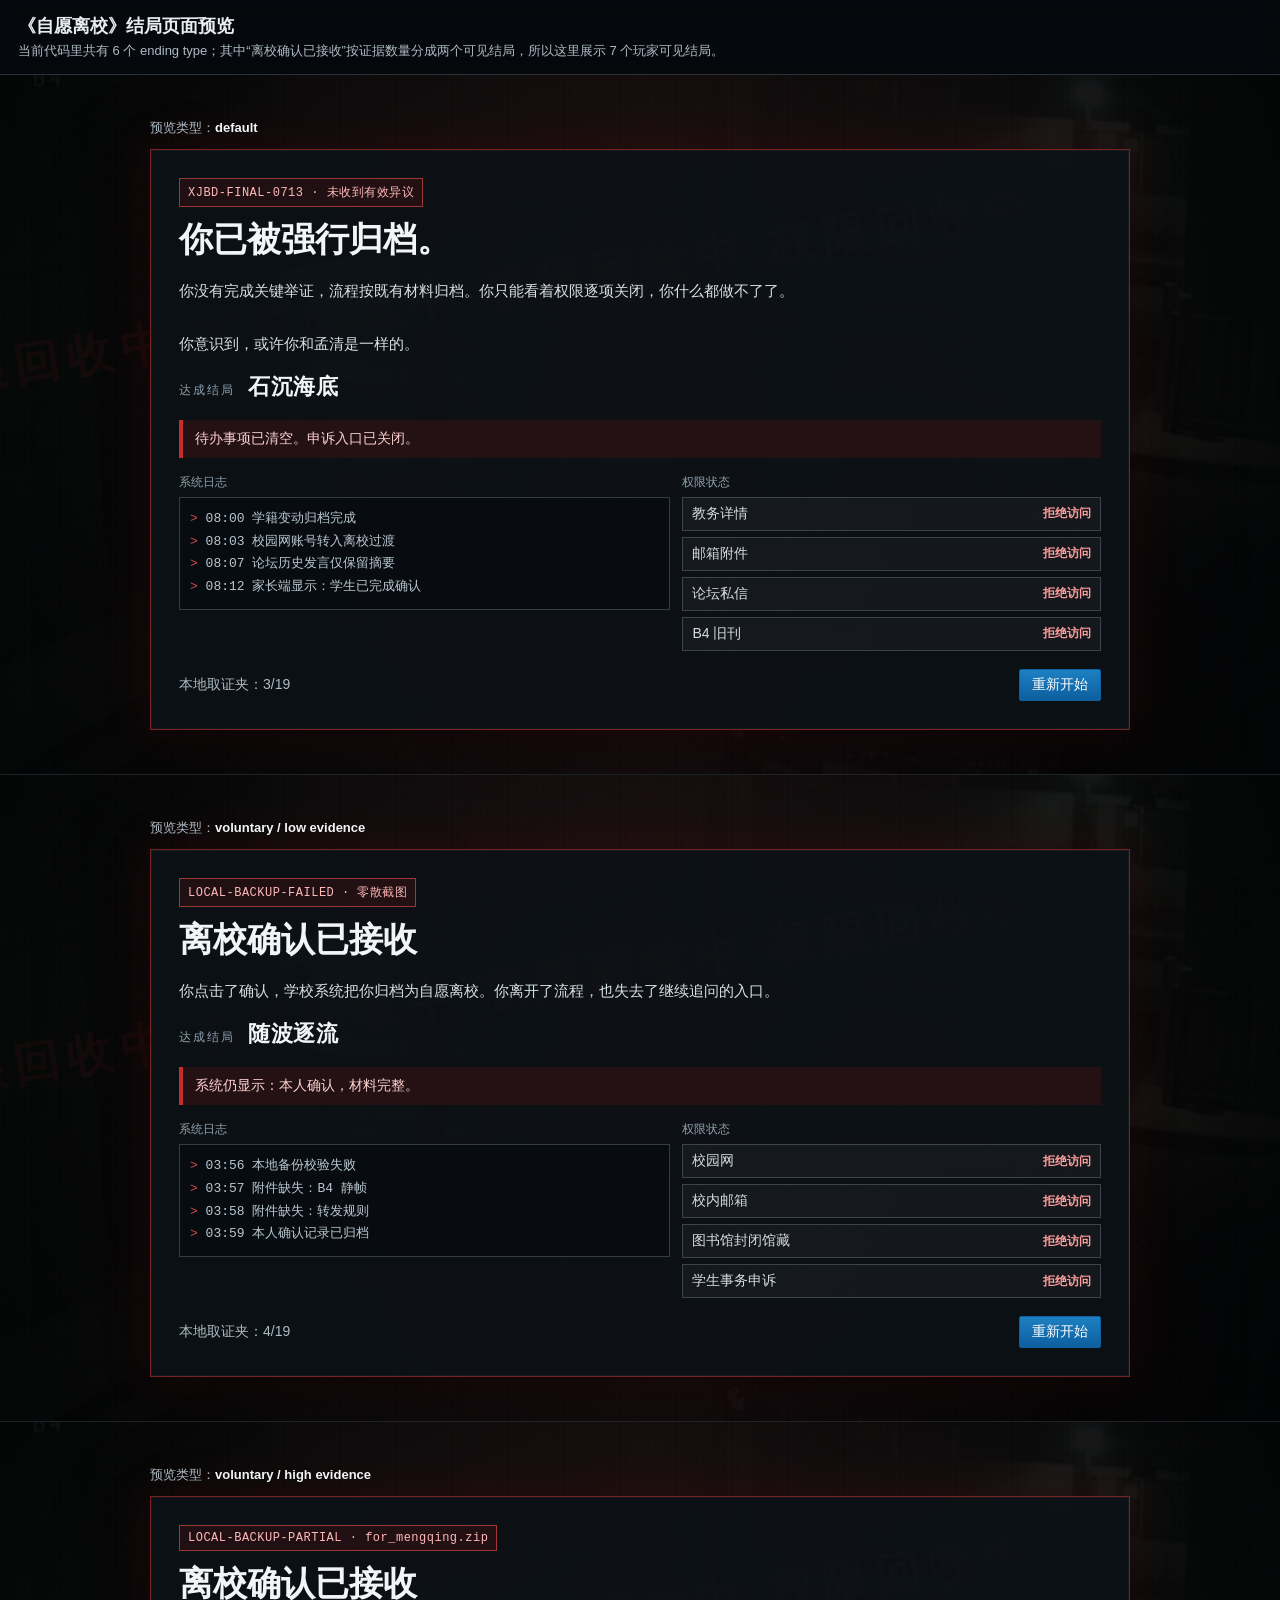
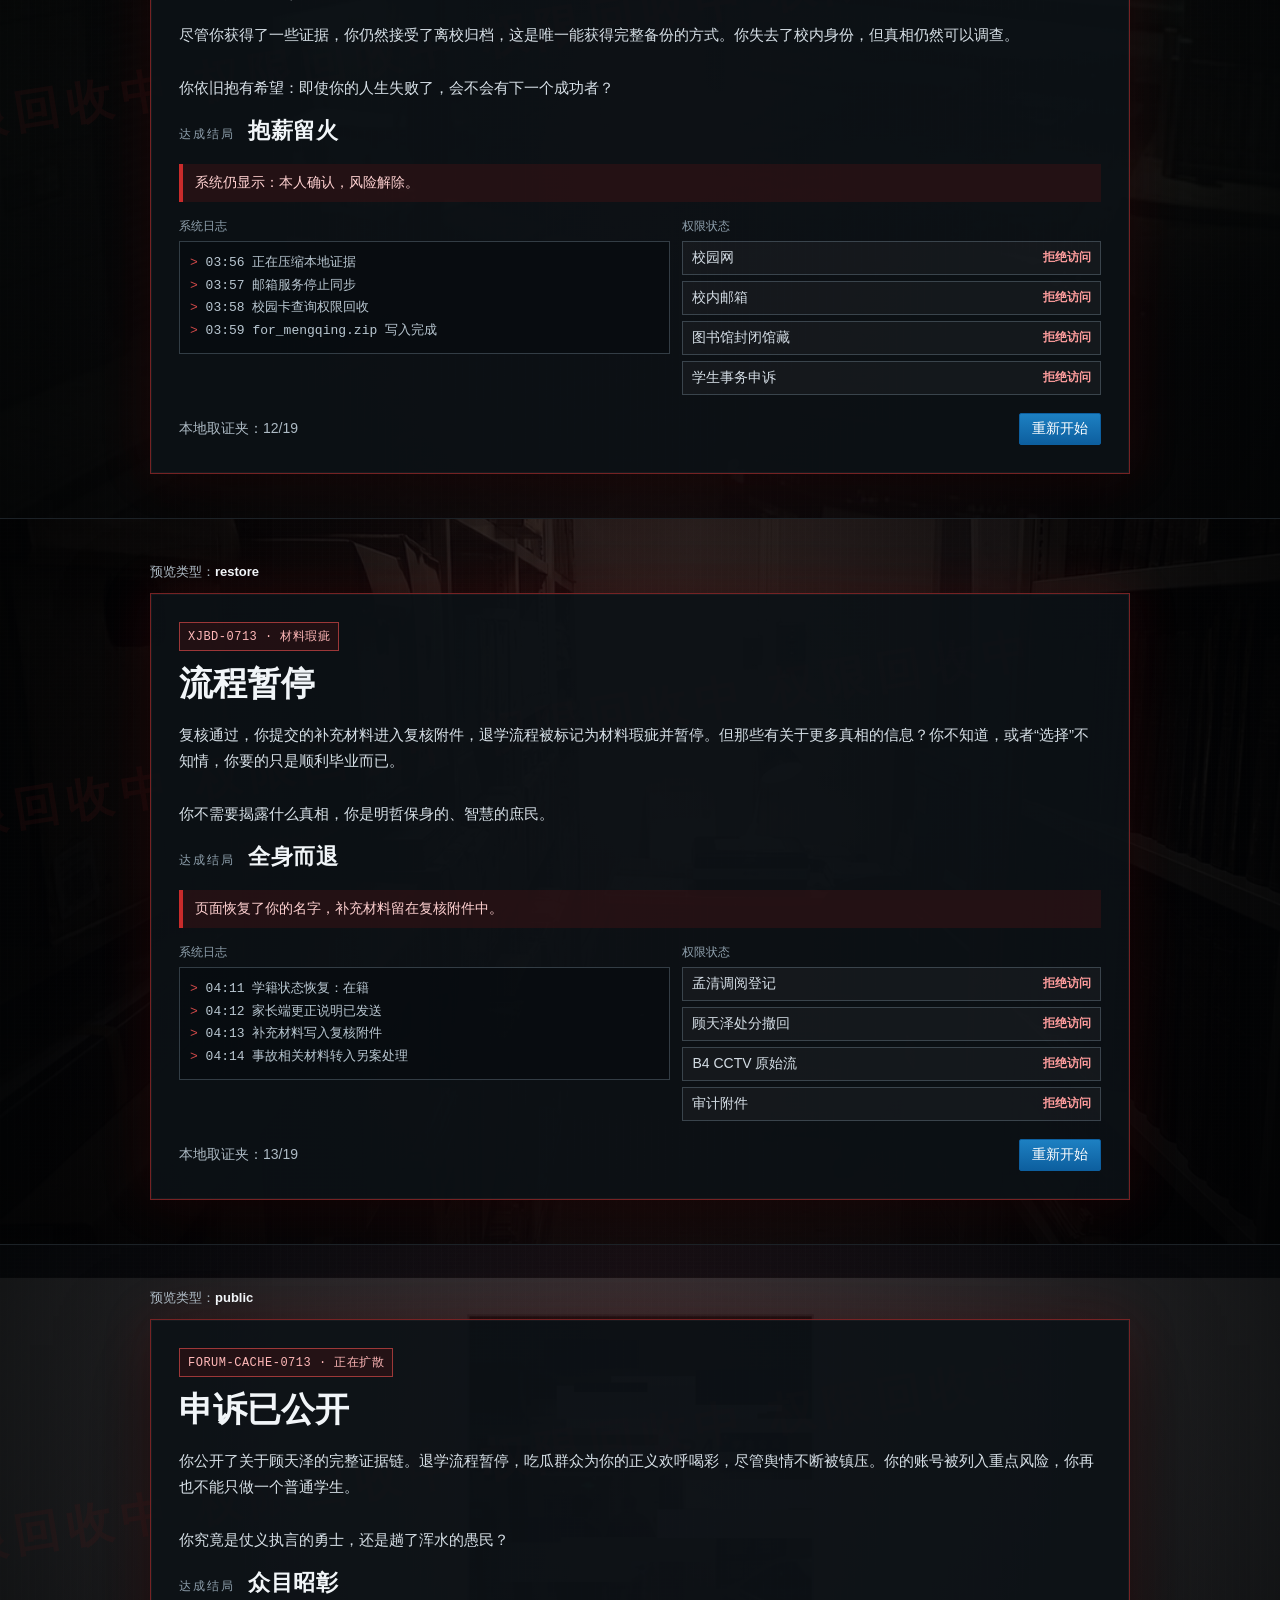
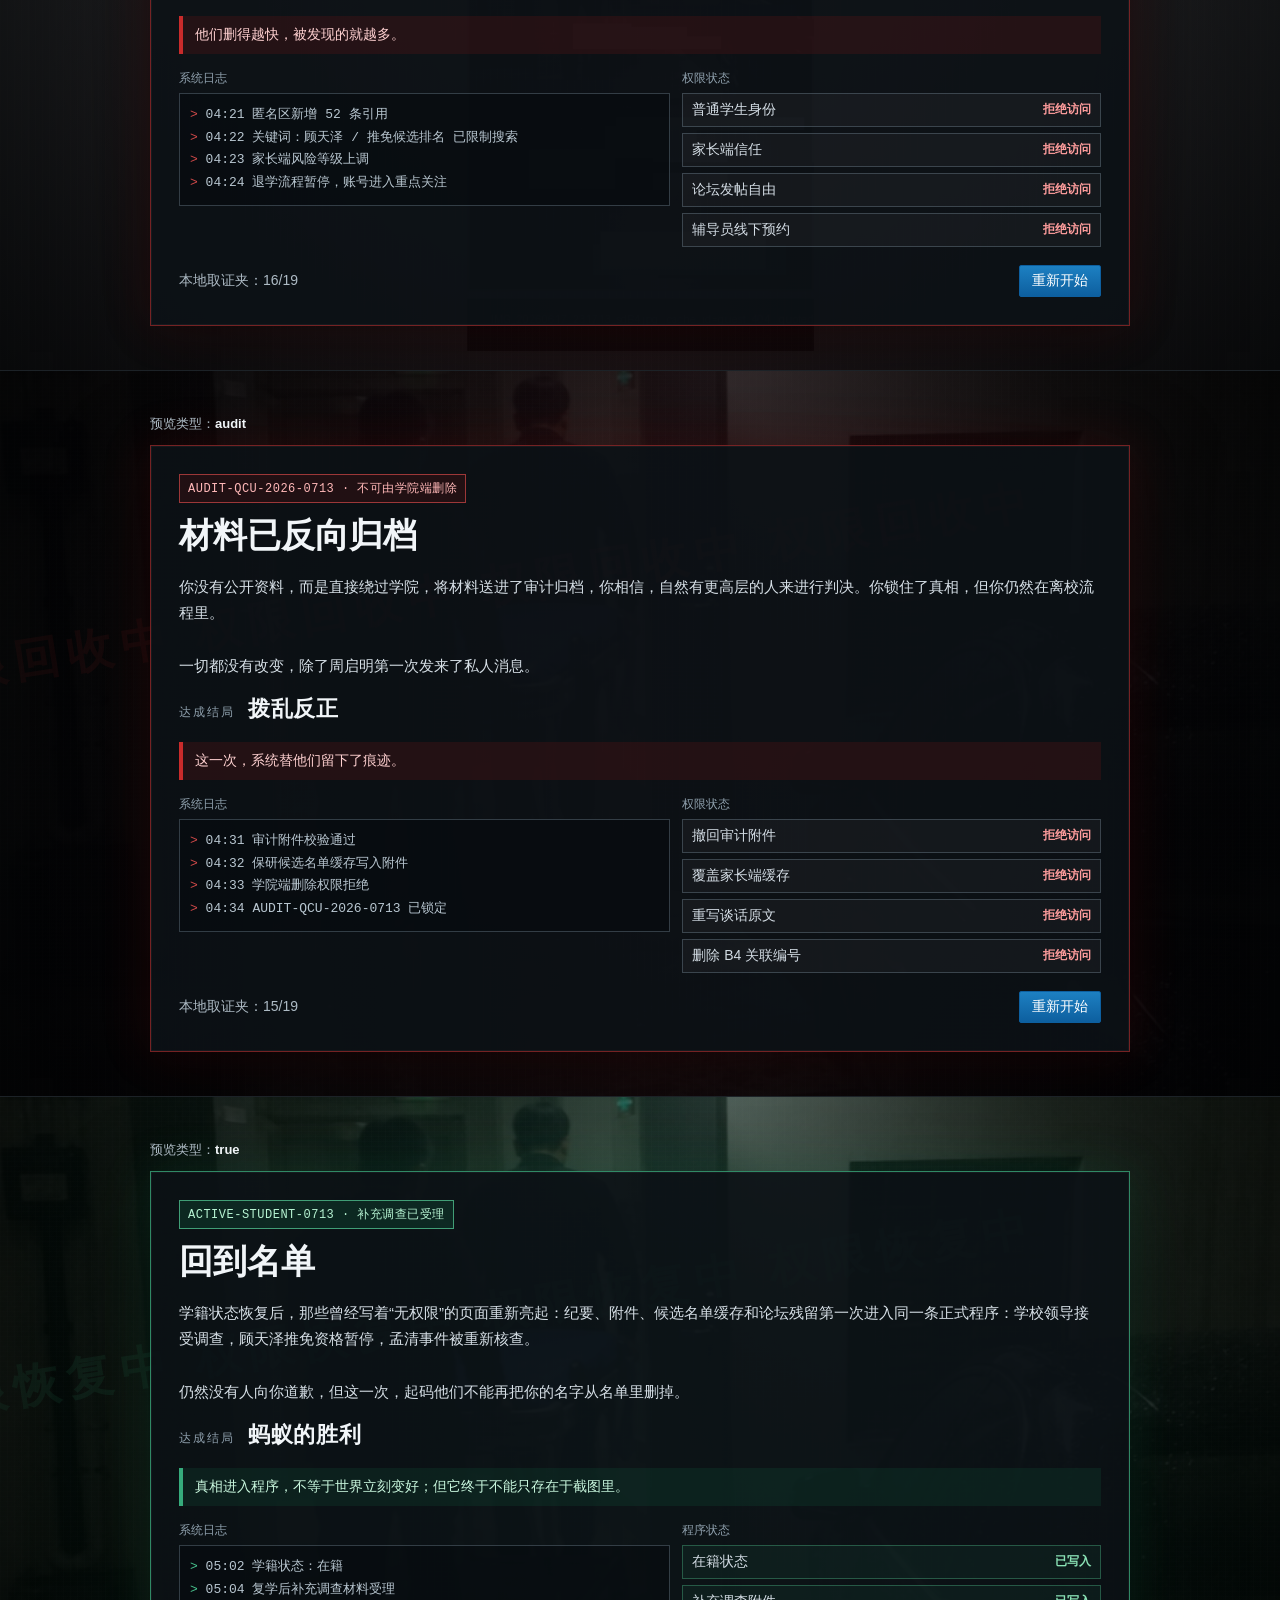
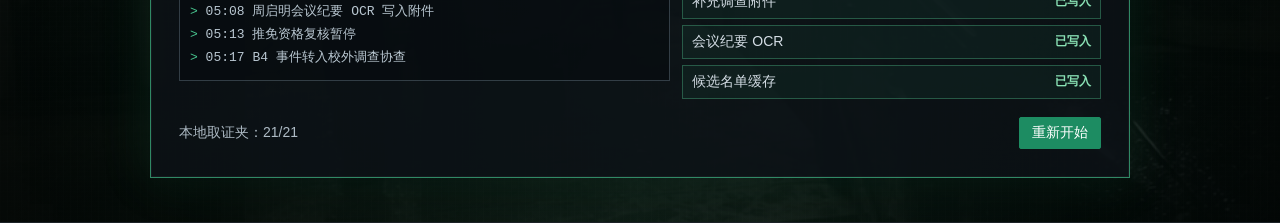
==== commit 6a5f702c: "Apply second-round copy, dates and login background" ====
--- a/ending-previews.html
+++ b/ending-previews.html
@@ -78,10 +78,10 @@
           collected: "本地取证夹：3/19",
           title: "你已被强行归档。",
           name: "石沉海底",
-          status: "XJYD-FINAL-0713 · 未收到有效异议",
+          status: "XJBD-FINAL-0713 · 未收到有效异议",
           body: "你没有完成关键举证，流程按既有材料归档。你只能看着权限逐项关闭，你什么都做不了了。<br /><br />你意识到，或许你和孟清是一样的。",
           note: "待办事项已清空。申诉入口已关闭。",
-          log: ["08:00 学籍异动归档完成", "08:03 校园网账号转入离校过渡", "08:07 论坛历史发言仅保留摘要", "08:12 家长端显示：学生已完成确认"],
+          log: ["08:00 学籍变动归档完成", "08:03 校园网账号转入离校过渡", "08:07 论坛历史发言仅保留摘要", "08:12 家长端显示：学生已完成确认"],
           denied: ["教务详情", "邮箱附件", "论坛私信", "B4 旧刊"],
           variant: "lost"
         },
@@ -114,7 +114,7 @@
           collected: "本地取证夹：13/19",
           title: "流程暂停",
           name: "全身而退",
-          status: "XJYD-0713 · 材料瑕疵",
+          status: "XJBD-0713 · 材料瑕疵",
           body: "复核通过，你提交的补充材料进入复核附件，退学流程被标记为材料瑕疵并暂停。但那些有关于更多真相的信息？你不知道，或者“选择”不知情，你要的只是顺利毕业而已。<br /><br />你不需要揭露什么真相，你是明哲保身的、智慧的庶民。",
           note: "页面恢复了你的名字，补充材料留在复核附件中。",
           log: ["04:11 学籍状态恢复：在籍", "04:12 家长端更正说明已发送", "04:13 补充材料写入复核附件", "04:14 事故相关材料转入另案处理"],
--- a/style.css
+++ b/style.css
@@ -1275,6 +1275,42 @@
   margin-top: 10px;
 }
 
+.dorm-receipt {
+  margin-top: 12px;
+  padding: clamp(16px, 3vw, 28px);
+  border: 1px solid var(--line);
+  border-top: 4px solid var(--brand);
+  background: #fff;
+  overflow-wrap: anywhere;
+}
+
+.dorm-receipt-head {
+  display: flex;
+  flex-wrap: wrap;
+  align-items: center;
+  justify-content: space-between;
+  gap: 8px;
+  color: #536272;
+  font-size: 12px;
+}
+
+.dorm-receipt h2 {
+  margin: 20px 0 8px;
+  color: var(--brand);
+  font-size: 22px;
+}
+
+.dorm-receipt .kv {
+  margin: 18px 0;
+}
+
+.dorm-receipt-foot {
+  margin: 0;
+  color: #667585;
+  font-size: 12px;
+  line-height: 1.7;
+}
+
 .haunted-image {
   filter: contrast(1.45) saturate(0.3) brightness(0.72);
   box-shadow: inset 0 0 0 999px rgba(120, 0, 0, 0.2);
@@ -2377,7 +2413,7 @@
   padding: 0;
   background:
     linear-gradient(90deg, rgba(255,255,255,0.85), rgba(255,255,255,0.18)),
-    url("./assets/env_shangde_side_entrance_v3.jpg") center / cover;
+    url("./assets/login_campus_gate_v1.png") center / cover;
 }
 
 .guide-page {
@@ -3357,6 +3393,139 @@
   font-weight: 700;
 }
 
+.story-chains,
+.message-log {
+  margin-top: 12px;
+  border: 1px solid var(--line);
+  background: rgba(255,255,255,0.72);
+  padding: 10px;
+}
+
+.story-chains-head,
+.message-log-head {
+  display: flex;
+  align-items: center;
+  justify-content: space-between;
+  gap: 8px;
+  margin-bottom: 8px;
+  font-weight: 700;
+}
+
+.story-chains-head small,
+.message-log-head small {
+  color: var(--danger);
+  font-family: "SFMono-Regular", Consolas, monospace;
+}
+
+.story-chain {
+  border-top: 1px dashed var(--line);
+  padding: 8px 0;
+}
+
+.story-chain:first-of-type {
+  border-top: 0;
+  padding-top: 0;
+}
+
+.story-chain summary {
+  cursor: pointer;
+  display: flex;
+  align-items: center;
+  justify-content: space-between;
+  gap: 8px;
+  color: #23384d;
+}
+
+.story-chain-summary {
+  display: flex;
+  align-items: center;
+  justify-content: space-between;
+  gap: 8px;
+  color: #536577;
+}
+
+.story-chain-locked {
+  opacity: 0.86;
+}
+
+.story-chain-locked strong {
+  color: #536577;
+}
+
+.story-chain-locked p {
+  color: #7b8794;
+}
+
+.story-chain summary strong {
+  font-size: 13px;
+}
+
+.story-chain summary span,
+.story-chain-summary span {
+  color: var(--muted);
+  font-family: "SFMono-Regular", Consolas, monospace;
+  font-size: 12px;
+}
+
+.story-chain p,
+.case-summary p,
+.message-log-list p {
+  margin: 7px 0 0;
+  color: var(--muted);
+  font-size: 12px;
+  line-height: 1.55;
+}
+
+.story-evidence-tags {
+  display: flex;
+  flex-wrap: wrap;
+  gap: 5px;
+  margin-top: 8px;
+}
+
+.story-evidence-tags span {
+  border: 1px solid #d9e0e7;
+  background: #f5f7fa;
+  color: #9aa5b1;
+  padding: 2px 5px;
+  font-family: "SFMono-Regular", Consolas, monospace;
+  font-size: 11px;
+}
+
+.story-evidence-tags span.found {
+  border-color: #a7c8b4;
+  background: #edf8f1;
+  color: var(--ok);
+  font-weight: 700;
+}
+
+.case-summary {
+  margin-top: 10px;
+  border-left: 4px solid var(--brand);
+  background: #f3f8fc;
+  padding: 9px 10px;
+}
+
+.case-summary strong {
+  color: #123c63;
+}
+
+.message-log-list {
+  display: grid;
+  gap: 6px;
+}
+
+.message-log-list p {
+  margin: 0;
+  padding-top: 6px;
+  border-top: 1px dashed var(--line);
+}
+
+.message-log-list p:first-child {
+  padding-top: 0;
+  border-top: 0;
+}
+
 @keyframes accountFlicker {
   0%, 18%, 36%, 70%, 100% { opacity: 1; transform: translateX(0); }
   24%, 30% { opacity: 0.35; transform: translateX(-2px); }
@@ -3543,6 +3712,13 @@
   justify-content: space-between;
   gap: 12px;
   color: #aebbc5;
+}
+
+.ending-actions {
+  display: flex;
+  flex-wrap: wrap;
+  justify-content: flex-end;
+  gap: 8px;
 }
 
 .ending-public {
